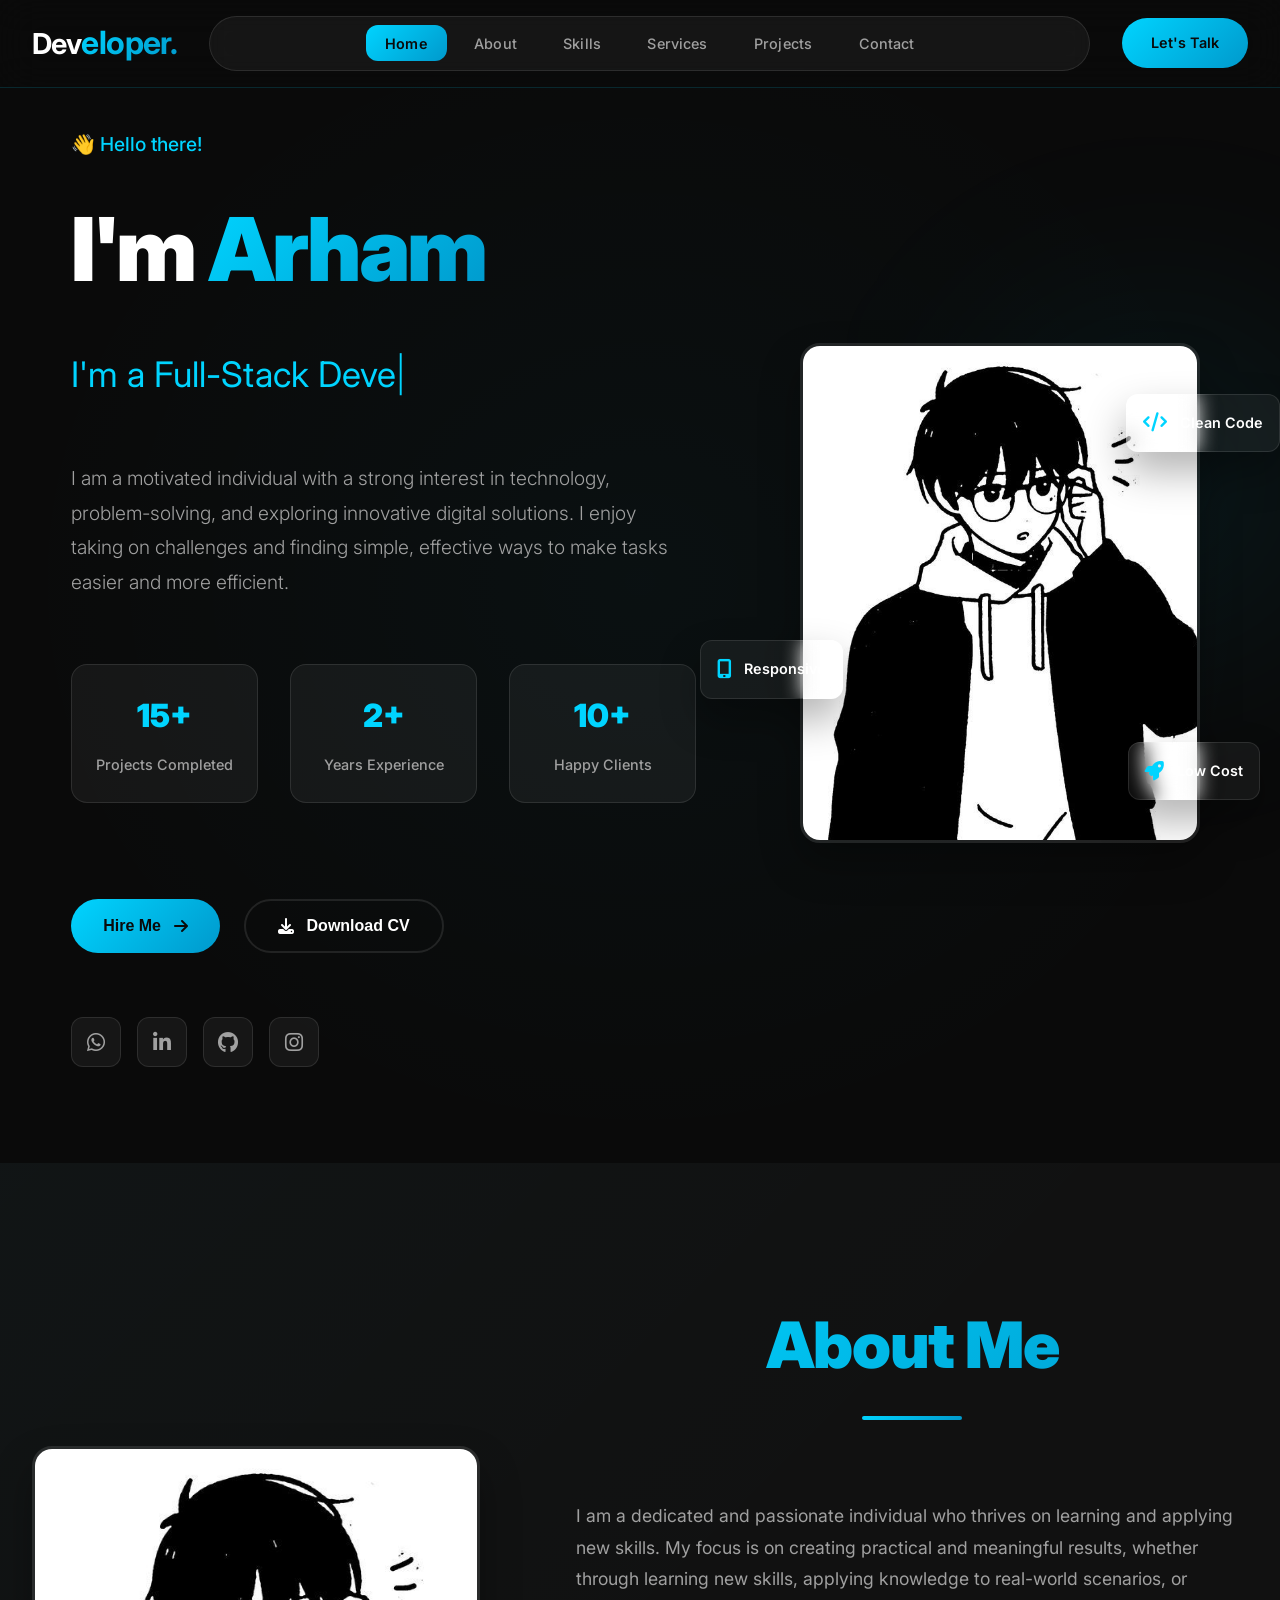
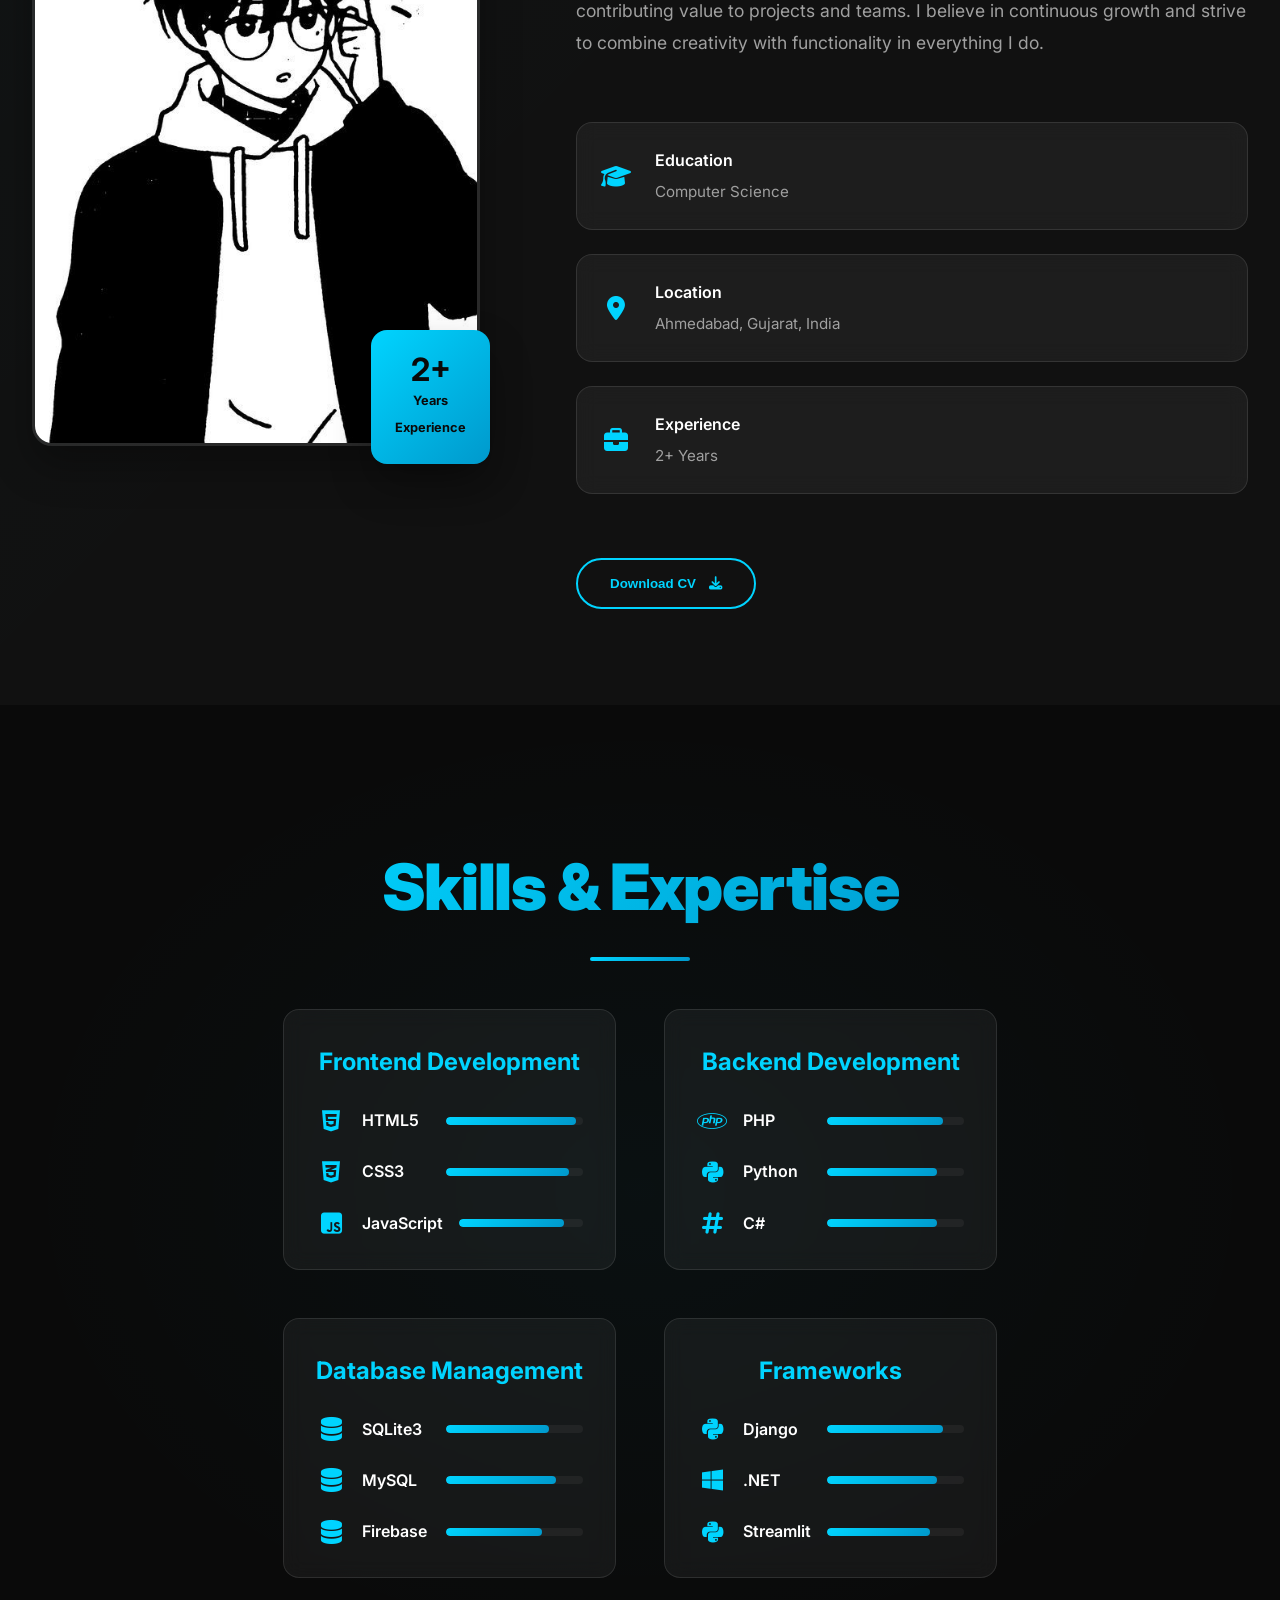
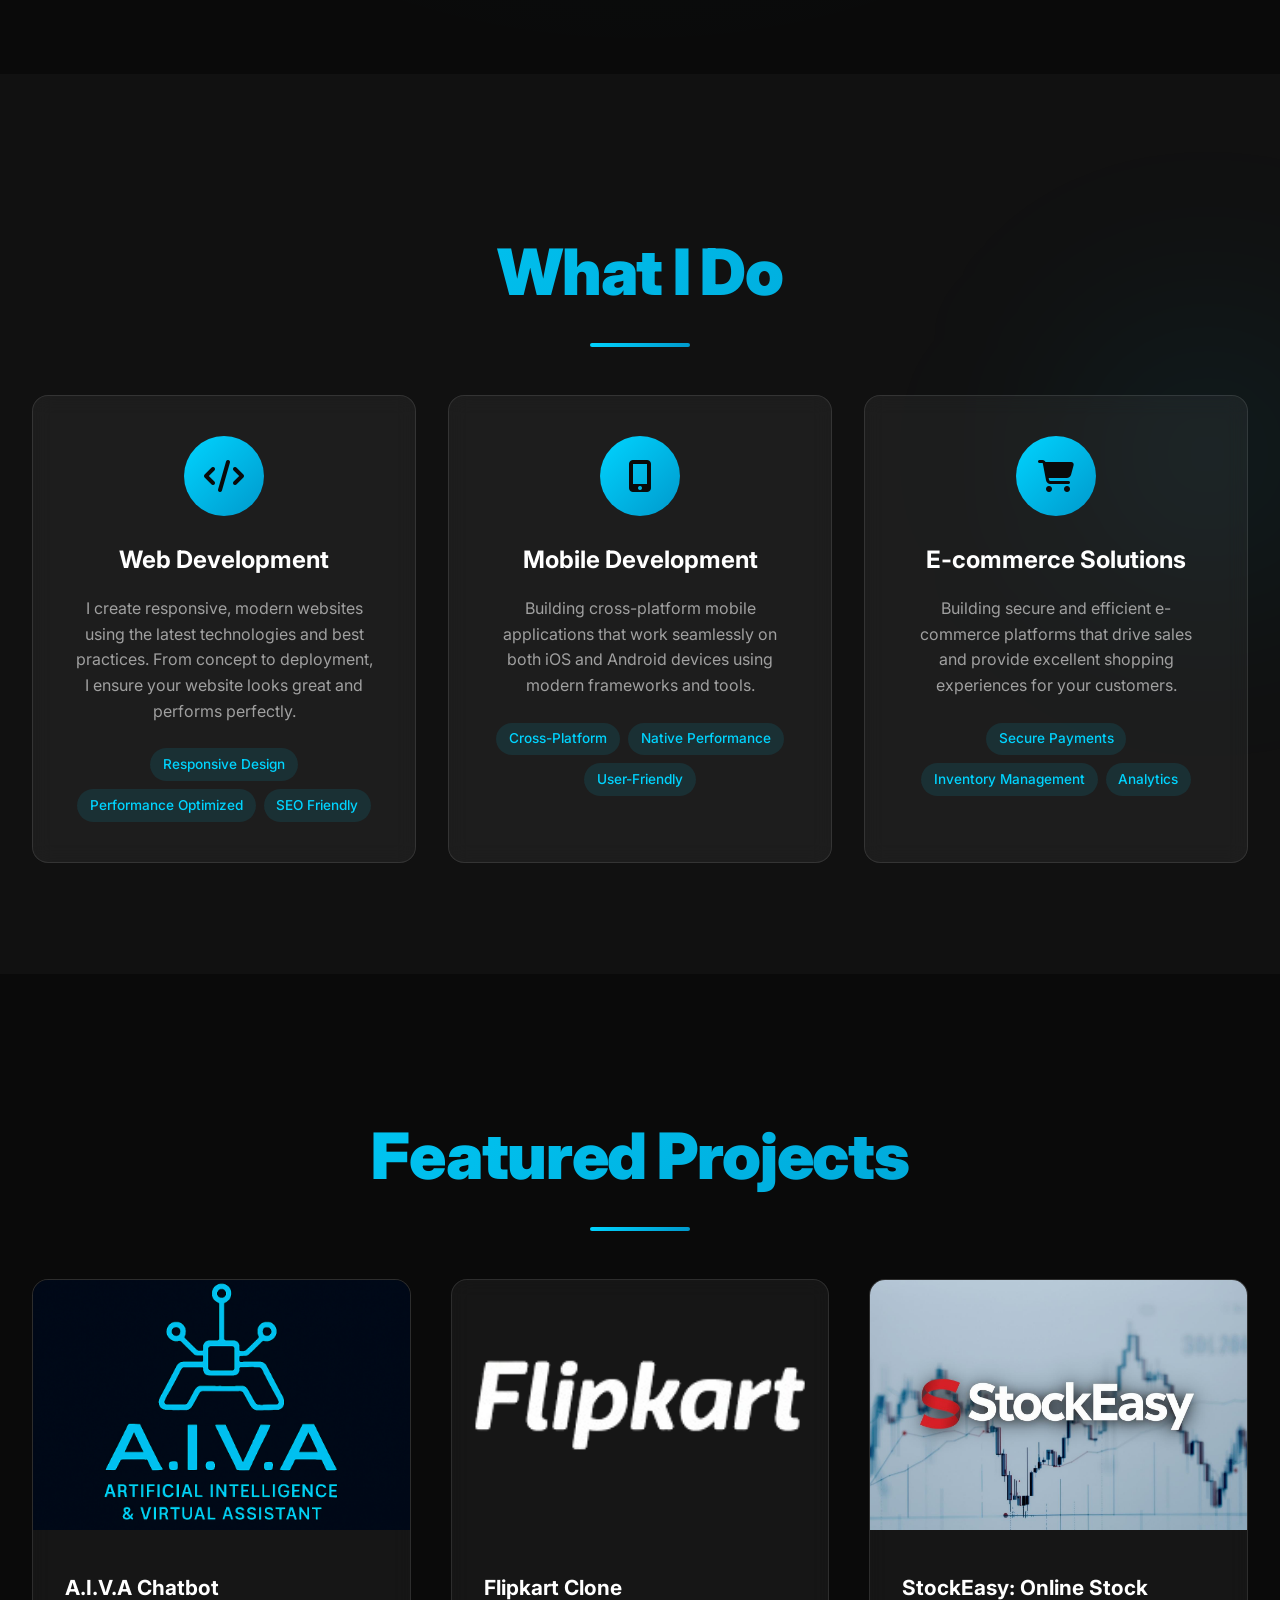
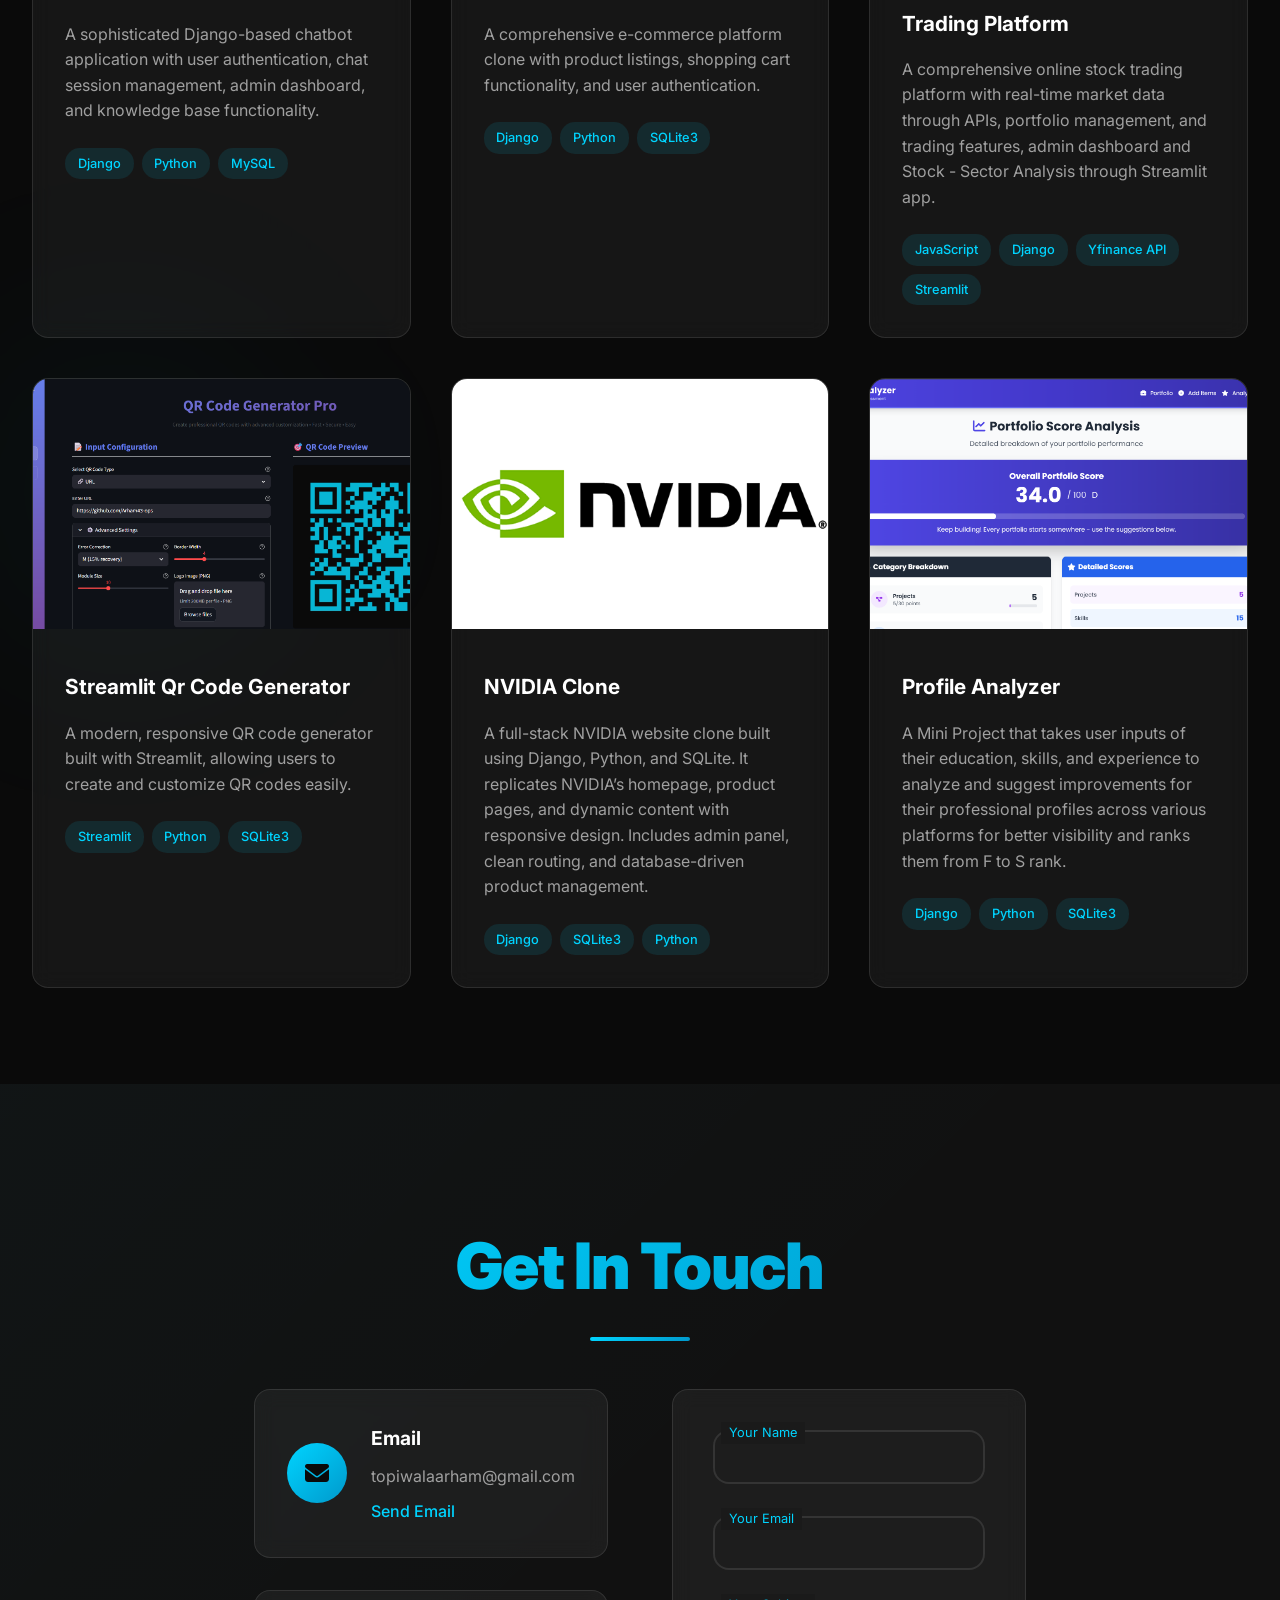
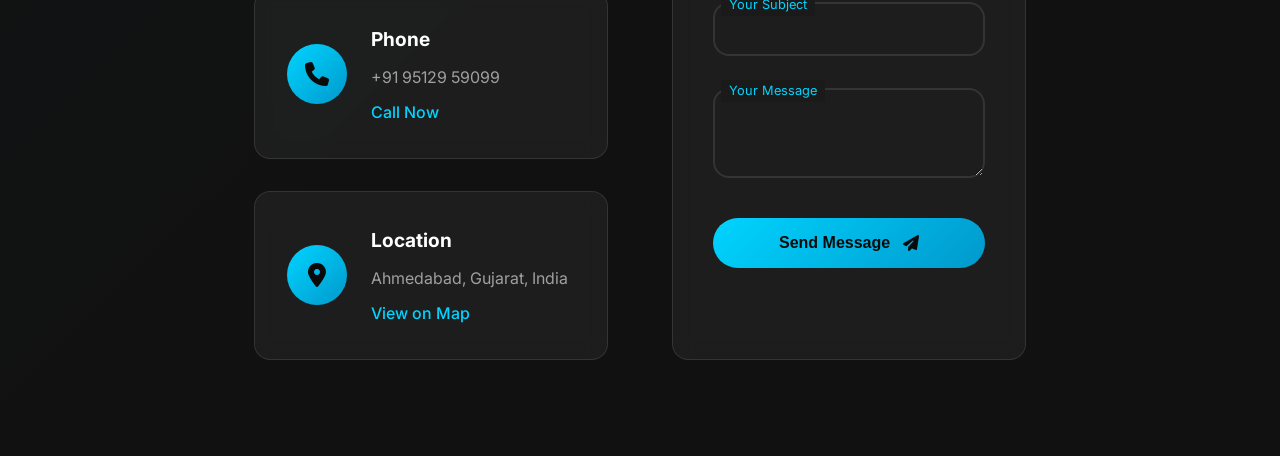
==== home.html @ 957354b9 "Add files via upload" ====
<!DOCTYPE html>
<html lang="en">

<head>
    <meta charset="UTF-8">
    <meta name="viewport" content="width=device-width, initial-scale=1.0">
    <title>Arham Topiwala</title>
    <link rel="stylesheet"
        href="https://fonts.googleapis.com/css2?family=Inter:wght@300;400;500;600;700;900&display=swap">
    <link rel="stylesheet" href="https://cdnjs.cloudflare.com/ajax/libs/font-awesome/6.4.0/css/all.min.css">
    <link rel="stylesheet" href="style.css">
</head>

<body>
    <header>
        <nav class="navbar">
            <div class="nav-brand">Dev<span class="brand-dot">eloper.</span></div>
            <ul class="nav-menu">
                <li><a href="#home" class="nav-link active">Home</a></li>
                <li><a href="#about" class="nav-link">About</a></li>
                <li><a href="#skills" class="nav-link">Skills</a></li>
                <li><a href="#service" class="nav-link">Services</a></li>
                <li><a href="#project" class="nav-link">Projects</a></li>
                <li><a href="#contact" class="nav-link">Contact</a></li>
            </ul>
            <div class="nav-cta">
                <a href="#contact" class="cta-btn">Let's Talk</a>
            </div>
            <div class="hamburger">
                <span></span>
                <span></span>
                <span></span>
            </div>
        </nav>
    </header>

    <main>
        <section id="home" class="section home">
            <div class="container">
                <div class="home-content">
                    <div class="home-text">
                        <div class="greeting">👋 Hello there!</div>
                        <h1 class="hero-title">I'm <span class="accent">Arham</span></h1>
                        <h2 class="hero-subtitle" id="rotating-profession">Web Developer</h2>
                        <p class="hero-desc">I am a motivated individual with a strong interest in technology,
                            problem-solving, and exploring innovative
                            digital solutions.
                            I enjoy taking on challenges and finding simple, effective ways to make tasks easier and
                            more efficient.
                        </p>

                        <div class="hero-stats">
                            <div class="stat">
                                <span class="stat-number">15+</span>
                                <span class="stat-label">Projects Completed</span>
                            </div>
                            <div class="stat">
                                <span class="stat-number">2+</span>
                                <span class="stat-label">Years Experience</span>
                            </div>
                            <div class="stat">
                                <span class="stat-number">10+</span>
                                <span class="stat-label">Happy Clients</span>
                            </div>
                        </div>

                        <div class="hero-actions">
                            <button class="hire-btn primary">
                                <span>Hire Me</span>
                                <i class="fas fa-arrow-right"></i>
                            </button>
                            <button class="hire-btn secondary">
                                <i class="fas fa-download"></i>
                                <span>Download CV</span>
                            </button>
                        </div>

                        <div class="social-links">
                            <a href="https://wa.me/9512959909" aria-label="WhatsApp" class="social-icon whatsapp" target="_blank">
                                <i class="fab fa-whatsapp"></i>
                            </a>
                            <a href="https://www.linkedin.com/in/arham43-ops/" aria-label="LinkedIn" class="social-icon linkedin" target="_blank">
                                <i class="fab fa-linkedin-in"></i>
                            </a>
                            <a href="https://github.com/Arham43-ops" aria-label="GitHub" class="social-icon github" target="_blank">
                                <i class="fab fa-github"></i>
                            </a>
                            <a href="https://www.instagram.com/ofc.not_arham" aria-label="Instagram" class="social-icon instagram" target="_blank">
                                <i class="fab fa-instagram"></i>
                            </a>
                        </div>
                    </div>

                    <div class="home-image">
                        <div class="image-container">
                            <img src="images/img.jpg" alt="Profile photo of Asep" class="profile-image">
                            <div class="floating-card card-1">
                                <i class="fas fa-code"></i>
                                <span>Clean Code</span>
                            </div>
                            <div class="floating-card card-2">
                                <i class="fas fa-mobile-alt"></i>
                                <span>Responsive</span>
                            </div>
                            <div class="floating-card card-3">
                                <i class="fas fa-rocket"></i>
                                <span>Low Cost</span>
                            </div>
                        </div>
                    </div>
                </div>
            </div>
        </section>

        <section id="about" class="section about">
            <div class="container">
                <div class="about-content">
                    <div class="about-image">
                        <div class="image-wrapper">
                            <img src="images/img.jpg" alt="About Asep" class="about-img">
                            <div class="experience-badge">
                                <span class="badge-number">2+</span>
                                <span class="badge-text">Years<br>Experience</span>
                            </div>
                        </div>
                    </div>

                    <div class="about-text">
                        <h2 class="section-title">About Me</h2>
                        <div class="about-description">
                            <p>
                                I am a dedicated and passionate individual who thrives on learning and applying new
                                skills. My focus is on creating practical and meaningful results, whether through
                                learning new
                                skills, applying knowledge to real-world scenarios, or contributing value to projects
                                and teams. I believe in continuous growth
                                and strive to combine
                                creativity with
                                functionality in everything I do.
                            </p>
                        </div>

                        <div class="about-highlights">
                            <div class="highlight">
                                <i class="fas fa-graduation-cap"></i>
                                <div>
                                    <h4>Education</h4>
                                    <p>Computer Science</p>
                                </div>
                            </div>
                            <div class="highlight">
                                <i class="fas fa-map-marker-alt"></i>
                                <div>
                                    <h4>Location</h4>
                                    <p>Ahmedabad, Gujarat, India</p>
                                </div>
                            </div>
                            <div class="highlight">
                                <i class="fas fa-briefcase"></i>
                                <div>
                                    <h4>Experience</h4>
                                    <p>2+ Years</p>
                                </div>
                            </div>
                        </div>

                        <div class="about-actions">
                            <button class="about-btn">
                                <span>Download CV</span>
                                <i class="fas fa-download"></i>
                            </button>
                        </div>
                    </div>
                </div>
            </div>
        </section>

        <!-- Skills Section -->
        <section id="skills" class="section skills">
            <div class="container">
                <h2 class="section-title">Skills & Expertise</h2>
                <div class="skills-content">
                    <div class="skills-grid">
                        <div class="skill-category">
                            <h3>Frontend Development</h3>
                            <div class="skill-items">
                                <div class="skill-item">
                                    <i class="fab fa-html5"></i>
                                    <span>HTML5</span>
                                    <div class="skill-bar">
                                        <div class="skill-fill" style="width: 95%"></div>
                                    </div>
                                </div>
                                <div class="skill-item">
                                    <i class="fab fa-css3-alt"></i>
                                    <span>CSS3</span>
                                    <div class="skill-bar">
                                        <div class="skill-fill" style="width: 90%"></div>
                                    </div>
                                </div>
                                <div class="skill-item">
                                    <i class="fab fa-js-square"></i>
                                    <span>JavaScript</span>
                                    <div class="skill-bar">
                                        <div class="skill-fill" style="width: 85%"></div>
                                    </div>
                                </div>
                            </div>
                        </div>
                        <div class="skill-category">
                            <h3>Backend Development</h3>
                            <div class="skill-items">
                                <div class="skill-item">
                                    <i class="fab fa-php"></i>
                                    <span>PHP</span>
                                    <div class="skill-bar">
                                        <div class="skill-fill" style="width: 85%"></div>
                                    </div>
                                </div>
                                <div class="skill-item">
                                    <i class="fab fa-python"></i>
                                    <span>Python</span>
                                    <div class="skill-bar">
                                        <div class="skill-fill" style="width: 80%"></div>
                                    </div>
                                </div>
                                <div class="skill-item">
                                    <i class="fas fa-hashtag"></i>
                                    <span>C#</span>
                                    <div class="skill-bar">
                                        <div class="skill-fill" style="width: 80%"></div>
                                    </div>
                                </div>
                            </div>
                        </div>
                        <div class="skill-category">
                            <h3>Database Management</h3>
                            <div class="skill-items">
                                <div class="skill-item">
                                    <i class="fas fa-database"></i>
                                    <span>SQLite3</span>
                                    <div class="skill-bar">
                                        <div class="skill-fill" style="width: 75%"></div>
                                    </div>
                                </div>
                                <div class="skill-item">
                                    <i class="fas fa-database"></i>
                                    <span>MySQL</span>
                                    <div class="skill-bar">
                                        <div class="skill-fill" style="width: 80%"></div>
                                    </div>
                                </div>
                                <div class="skill-item">
                                    <i class="fas fa-database"></i>
                                    <span>Firebase</span>
                                    <div class="skill-bar">
                                        <div class="skill-fill" style="width: 70%"></div>
                                    </div>
                                </div>
                            </div>
                        </div>
                        <div class="skill-category">
                            <h3>Frameworks</h3>
                            <div class="skill-items">
                                <div class="skill-item">
                                    <i class="fab fa-python"></i>
                                    <span>Django</span>
                                    <div class="skill-bar">
                                        <div class="skill-fill" style="width: 85%"></div>
                                    </div>
                                </div>
                                <div class="skill-item">
                                    <i class="fab fa-windows"></i>
                                    <span>.NET</span>
                                    <div class="skill-bar">
                                        <div class="skill-fill" style="width: 80%"></div>
                                    </div>
                                </div>
                                <div class="skill-item">
                                    <i class="fab fa-python"></i>
                                    <span>Streamlit</span>
                                    <div class="skill-bar">
                                        <div class="skill-fill" style="width: 75%"></div>
                                    </div>
                                </div>
                            </div>
                        </div>
                    </div>
                </div>
            </div>
        </section>

        <!-- Services Section -->
        <section id="service" class="section services">
            <div class="container">
                <h2 class="section-title">What I Do</h2>
                <div class="services-content">
                    <div class="services-grid">
                        <div class="service-card">
                            <div class="service-icon">
                                <i class="fas fa-code"></i>
                            </div>
                            <h3>Web Development</h3>
                            <p>I create responsive, modern websites using the latest technologies and best practices.
                                From concept to deployment, I ensure your website looks great and performs perfectly.
                            </p>
                            <div class="service-features">
                                <span>Responsive Design</span>
                                <span>Performance Optimized</span>
                                <span>SEO Friendly</span>
                            </div>
                        </div>
                        <div class="service-card">
                            <div class="service-icon">
                                <i class="fas fa-mobile-alt"></i>
                            </div>
                            <h3>Mobile Development</h3>
                            <p>Building cross-platform mobile applications that work seamlessly on both iOS and Android
                                devices using modern frameworks and tools.</p>
                            <div class="service-features">
                                <span>Cross-Platform</span>
                                <span>Native Performance</span>
                                <span>User-Friendly</span>
                            </div>
                        </div>
                        <div class="service-card">
                            <div class="service-icon">
                                <i class="fas fa-shopping-cart"></i>
                            </div>
                            <h3>E-commerce Solutions</h3>
                            <p>Building secure and efficient e-commerce platforms that drive sales and provide excellent
                                shopping experiences for your customers.</p>
                            <div class="service-features">
                                <span>Secure Payments</span>
                                <span>Inventory Management</span>
                                <span>Analytics</span>
                            </div>
                        </div>
                    </div>
                </div>
            </div>
        </section>

        <!-- Projects Section -->
        <section id="project" class="section projects">
            <div class="container">
                <h2 class="section-title">Featured Projects</h2>
                <div class="projects-content">
                    <div class="projects-grid">
                        <div class="project-card">
                            <div class="project-image">
                                <img src="images/AIVA.png" alt="Project 1">
                                <div class="project-overlay">
                                    <div class="project-links">
                                        <a href="#" class="project-link">
                                            <i class="fas fa-external-link-alt"></i>
                                        </a>
                                        <a href="http://github.com/Arham43-ops/aiva_chatbot" class="project-link">
                                            <i class="fab fa-github"></i>
                                        </a>
                                    </div>
                                </div>
                            </div>
                            <div class="project-info">
                                <h3>A.I.V.A Chatbot</h3>
                                <p>A sophisticated Django-based chatbot application with user authentication, chat
                                    session management, admin dashboard, and knowledge base functionality.</p>
                                <div class="project-tech">
                                    <span>Django</span>
                                    <span>Python</span>
                                    <span>MySQL</span>
                                </div>
                            </div>
                        </div>
                        <div class="project-card">
                            <div class="project-image">
                                <img src="images/flipkart.png" alt="Project 2">
                                <div class="project-overlay">
                                    <div class="project-links">
                                        <a href="#" class="project-link">
                                            <i class="fas fa-external-link-alt"></i>
                                        </a>
                                        <a href="https://github.com/Arham43-ops/Flipkart_Clone" class="project-link">
                                            <i class="fab fa-github"></i>
                                        </a>
                                    </div>
                                </div>
                            </div>
                            <div class="project-info">
                                <h3>Flipkart Clone</h3>
                                <p>A comprehensive e-commerce platform clone with product listings, shopping cart
                                    functionality, and user authentication.</p>
                                <div class="project-tech">
                                    <span>Django</span>
                                    <span>Python</span>
                                    <span>SQLite3</span>
                                </div>
                            </div>
                        </div>
                        <div class="project-card">
                            <div class="project-image">
                                <img src="images/StockEasy.jpg" alt="Project 3">
                                <div class="project-overlay">
                                    <div class="project-links">
                                        <a href="#" class="project-link">
                                            <i class="fas fa-external-link-alt"></i>
                                        </a>
                                        <a href="#" class="project-link">
                                            <i class="fab fa-github"></i>
                                        </a>
                                    </div>
                                </div>
                            </div>
                            <div class="project-info">
                                <h3>StockEasy: Online Stock Trading Platform</h3>
                                <p>A comprehensive online stock trading platform with real-time market data through
                                    APIs, portfolio management, and trading features, admin dashboard and Stock - Sector
                                    Analysis through Streamlit app.</p>
                                <div class="project-tech">
                                    <span>JavaScript</span>
                                    <span>Django</span>
                                    <span>Yfinance API</span>
                                    <span>Streamlit</span>
                                </div>
                            </div>
                        </div>
                        <div class="project-card">
                            <div class="project-image">
                                <img src="images/QR-Generator.png" alt="Project 4">
                                <div class="project-overlay">
                                    <div class="project-links">
                                        <a href="#" class="project-link">
                                            <i class="fas fa-external-link-alt"></i>
                                        </a>
                                        <a href="https://github.com/Arham43-ops/Qr_Code-Generator" class="project-link">
                                            <i class="fab fa-github"></i>
                                        </a>
                                    </div>
                                </div>
                            </div>
                            <div class="project-info">
                                <h3>Streamlit Qr Code Generator</h3>
                                <p>A modern, responsive QR code generator built with Streamlit, allowing users to create
                                    and customize QR codes easily.</p>
                                <div class="project-tech">
                                    <span>Streamlit</span>
                                    <span>Python</span>
                                    <span>SQLite3</span>
                                </div>
                            </div>
                        </div>
                        <div class="project-card">
                            <div class="project-image">
                                <img src="images/NVIDIA.png" alt="Project 5">
                                <div class="project-overlay">
                                    <div class="project-links">
                                        <a href="#" class="project-link">
                                            <i class="fas fa-external-link-alt"></i>
                                        </a>
                                        <a href="https://github.com/Arham43-ops/NVIDIA_Clone" class="project-link">
                                            <i class="fab fa-github"></i>
                                        </a>
                                    </div>
                                </div>
                            </div>
                            <div class="project-info">
                                <h3>NVIDIA Clone</h3>
                                <p>A full-stack NVIDIA website clone built using Django, Python, and SQLite.
                                    It replicates NVIDIA’s homepage, product pages, and dynamic content with responsive
                                    design.
                                    Includes admin panel, clean routing, and database-driven product management.</p>
                                <div class="project-tech">
                                    <span>Django</span>
                                    <span>SQLite3</span>
                                    <span>Python</span>
                                </div>
                            </div>
                        </div>
                        <div class="project-card">
                            <div class="project-image">
                                <img src="images/Portfolio Analyzer.png" alt="Project 6">
                                <div class="project-overlay">
                                    <div class="project-links">
                                        <a href="#" class="project-link">
                                            <i class="fas fa-external-link-alt"></i>
                                        </a>
                                        <a href="#" class="project-link">
                                            <i class="fab fa-github"></i>
                                        </a>
                                    </div>
                                </div>
                            </div>
                            <div class="project-info">
                                <h3>Profile Analyzer</h3>
                                <p>A Mini Project that takes user inputs of their education, skills, and experience to
                                    analyze and suggest improvements for their professional profiles across various
                                    platforms for better visibility and ranks them from F to S rank.</p>
                                <div class="project-tech">
                                    <span>Django</span>
                                    <span>Python</span>
                                    <span>SQLite3</span>
                                </div>
                            </div>
                        </div>
                    </div>
                </div>
            </div>
        </section>

        <!-- Contact Section -->
        <section id="contact" class="section contact">
            <div class="container">
                <h2 class="section-title">Get In Touch</h2>
                <div class="contact-content">
                    <div class="contact-info">
                        <div class="contact-item">
                            <div class="contact-icon">
                                <i class="fas fa-envelope"></i>
                            </div>
                            <div class="contact-details">
                                <h3>Email</h3>
                                <p>topiwalaarham@gmail.com</p>
                                <a href="mailto:topiwalaarham@gmail.com">Send Email</a>
                            </div>
                        </div>
                        <div class="contact-item">
                            <div class="contact-icon">
                                <i class="fas fa-phone"></i>
                            </div>
                            <div class="contact-details">
                                <h3>Phone</h3>
                                <p>+91 95129 59099</p>
                                <a href="tel:+91 9512959099">Call Now</a>
                            </div>
                        </div>
                        <div class="contact-item">
                            <div class="contact-icon">
                                <i class="fas fa-map-marker-alt"></i>
                            </div>
                            <div class="contact-details">
                                <h3>Location</h3>
                                <p>Ahmedabad, Gujarat, India</p>
                                <a href="#" target="_blank">View on Map</a>
                            </div>
                        </div>
                    </div>
                    <div class="contact-form">
                        <form id="contactForm">
                            <div class="form-group">
                                <input type="text" id="name" name="name" required>
                                <label for="name">Your Name</label>
                            </div>
                            <div class="form-group">
                                <input type="email" id="email" name="email" required>
                                <label for="email">Your Email</label>
                            </div>
                            <div class="form-group">
                                <input type="text" id="subject" name="subject" required>
                                <label for="subject">Your Subject</label>
                            </div>
                            <div class="form-group">
                                <textarea id="message" name="message" rows="3" required></textarea>
                                <label for="message">Your Message</label>
                            </div>
                            <button type="submit" class="submit-btn">
                                <span>Send Message</span>
                                <i class="fas fa-paper-plane"></i>
                            </button>
                        </form>
                    </div>
                </div>
            </div>
        </section>
    </main>

    <script src="script.js"></script>
</body>

</html>
---- style.css ----
/* CSS Variables */
:root {
    --bg-primary: #0a0a0a;
    --bg-secondary: #111111;
    --bg-tertiary: #1a1a1a;
    --text-primary: #ffffff;
    --text-secondary: #a0a0a0;
    --text-muted: #666666;
    --accent-primary: #00d4ff;
    --accent-secondary: #0099cc;
    --accent-gradient: linear-gradient(135deg, #00d4ff 0%, #0099cc 100%);
    --accent-gradient-hover: linear-gradient(135deg, #00bfea 0%, #0088bb 100%);
    --border-accent: rgba(0, 212, 255, 0.15);
    --shadow-glow: 0 0 60px rgba(0, 212, 255, 0.15);
    --shadow-card: 0 20px 40px rgba(0, 0, 0, 0.3);
    --shadow-hover: 0 30px 60px rgba(0, 0, 0, 0.4);
    --border-radius: 16px;
    --border-radius-pill: 50px;
    --transition-smooth: all 0.4s cubic-bezier(0.25, 0.46, 0.45, 0.94);
    --transition-fast: all 0.2s ease;
    --transition-spring: all 0.6s cubic-bezier(0.68, -0.55, 0.265, 1.55);
    --glass-bg: rgba(255, 255, 255, 0.05);
    --glass-border: rgba(255, 255, 255, 0.1);
}

* {
    margin: 0;
    padding: 0;
    box-sizing: border-box;
}

body {
    font-family: 'Inter', sans-serif;
    background: var(--bg-primary);
    color: var(--text-primary);
    line-height: 1.7;
    overflow-x: hidden;
    -webkit-font-smoothing: antialiased;
    -moz-osx-font-smoothing: grayscale;
}

.container {
    max-width: 1400px;
    margin: 0 auto;
    padding: 0 2rem;
}

/* Scrollbar Styling */
::-webkit-scrollbar {
    width: 8px;
}

::-webkit-scrollbar-track {
    background: var(--bg-secondary);
}

::-webkit-scrollbar-thumb {
    background: var(--accent-gradient);
    border-radius: 4px;
}

::-webkit-scrollbar-thumb:hover {
    background: var(--accent-gradient-hover);
}

/* Enhanced Header */
header {
    position: fixed;
    top: 0;
    width: 100%;
    z-index: 1000;
    padding: 1rem 0;
    background: rgba(10, 10, 10, 0.8);
    backdrop-filter: blur(20px);
    border-bottom: 1px solid var(--border-accent);
    transition: var(--transition-smooth);
}

header.scrolled {
    padding: 0.5rem 0;
    background: rgba(10, 10, 10, 0.95);
    box-shadow: var(--shadow-card);
}

.navbar {
    display: grid;
    grid-template-columns: auto 1fr auto;
    align-items: center;
    gap: 2rem;
    max-width: 1400px;
    margin: 0 auto;
    padding: 0 2rem;
}

.nav-brand {
    font-size: 1.8rem;
    font-weight: 700;
    color: var(--text-primary);
    letter-spacing: -0.02em;
    position: relative;
    cursor: pointer;
}

.brand-dot {
    background: var(--accent-gradient);
    -webkit-background-clip: text;
    -webkit-text-fill-color: transparent;
    background-clip: text;
    font-size: 2rem;
}

.nav-menu {
    display: flex;
    list-style: none;
    justify-content: center;
    align-items: center;
    gap: 0.5rem;
    background: var(--glass-bg);
    padding: 0.8rem 1.5rem;
    border-radius: var(--border-radius-pill);
    border: 1px solid var(--glass-border);
    backdrop-filter: blur(10px);
}

.nav-link {
    color: var(--text-secondary);
    text-decoration: none;
    font-weight: 500;
    font-size: 0.9rem;
    position: relative;
    padding: 0.6rem 1.2rem;
    border-radius: 12px;
    transition: var(--transition-fast);
    letter-spacing: 0.01em;
}

.nav-link:hover,
.nav-link.active {
    color: var(--text-primary);
    background: rgba(0, 212, 255, 0.1);
    transform: translateY(-1px);
}

.nav-link.active {
    background: var(--accent-gradient);
    color: var(--bg-primary);
    font-weight: 600;
}

.nav-cta {
    display: flex;
    align-items: center;
}

.cta-btn {
    background: var(--accent-gradient);
    color: var(--bg-primary);
    text-decoration: none;
    padding: 0.8rem 1.8rem;
    border-radius: var(--border-radius-pill);
    font-weight: 600;
    font-size: 0.9rem;
    transition: var(--transition-smooth);
    position: relative;
    overflow: hidden;
}

.cta-btn::before {
    content: '';
    position: absolute;
    top: 0;
    left: -100%;
    width: 100%;
    height: 100%;
    background: linear-gradient(90deg, transparent, rgba(255, 255, 255, 0.2), transparent);
    transition: left 0.5s;
}

.cta-btn:hover::before {
    left: 100%;
}

.cta-btn:hover {
    transform: translateY(-2px);
    box-shadow: 0 10px 30px rgba(0, 212, 255, 0.3);
}

.hamburger {
    display: none;
    flex-direction: column;
    cursor: pointer;
    gap: 0.3rem;
    padding: 0.5rem;
    background: var(--glass-bg);
    border-radius: 8px;
    border: 1px solid var(--glass-border);
    backdrop-filter: blur(10px);
    width: 40px;
    margin-left: auto;
}

.hamburger span {
    width: 25px;
    height: 2px;
    background: var(--text-primary);
    border-radius: 2px;
    transition: var(--transition-smooth);
}

.hamburger.active span:nth-child(1) {
    transform: rotate(45deg) translate(5px, 5px);
}

.hamburger.active span:nth-child(2) {
    opacity: 0;
}

.hamburger.active span:nth-child(3) {
    transform: rotate(-45deg) translate(7px, -6px);
}

/* Sections */
.section {
    min-height: 100vh;
    display: flex;
    align-items: center;
    padding: 8rem 0 6rem;
    position: relative;
}

.section-title {
    font-size: clamp(2.5rem, 5vw, 4rem);
    font-weight: 900;
    text-align: center;
    margin-bottom: 3rem;
    background: var(--accent-gradient);
    -webkit-background-clip: text;
    -webkit-text-fill-color: transparent;
    background-clip: text;
    letter-spacing: -0.02em;
    position: relative;
}

.section-title::after {
    content: '';
    display: block;
    width: 100px;
    height: 4px;
    background: var(--accent-gradient);
    margin: 1rem auto 0;
    border-radius: 2px;
}

/* Enhanced Home Section */
.home {
    background: radial-gradient(ellipse at center, rgba(0, 212, 255, 0.03) 0%, transparent 70%);
    position: relative;
    overflow: hidden;
}

.home::before {
    content: '';
    position: absolute;
    top: 20%;
    right: -10%;
    width: 500px;
    height: 500px;
    background: radial-gradient(circle, rgba(0, 212, 255, 0.1) 0%, transparent 70%);
    border-radius: 50%;
    filter: blur(100px);
    animation: float 6s ease-in-out infinite;
}

.home-content {
    display: grid;
    grid-template-columns: 1.2fr 0.8fr;
    gap: 6rem;
    align-items: center;
    max-width: 1300px;
    margin: 0 auto;
    position: relative;
    z-index: 1;
}

.home-text {
    display: flex;
    flex-direction: column;
    gap: 2rem;
}

.greeting {
    font-size: 1.2rem;
    color: var(--accent-primary);
    font-weight: 500;
    margin-bottom: 0.5rem;
    opacity: 0;
    animation: fadeInUp 0.8s ease forwards 0.2s;
}

.hero-title {
    font-size: clamp(3rem, 7vw, 5.5rem);
    font-weight: 900;
    line-height: 1.1;
    letter-spacing: -0.03em;
    margin-bottom: 1rem;
    opacity: 0;
    animation: fadeInUp 0.8s ease forwards 0.4s;
}

.accent {
    background: var(--accent-gradient);
    -webkit-background-clip: text;
    -webkit-text-fill-color: transparent;
    background-clip: text;
    position: relative;
}

.hero-subtitle {
    font-size: clamp(1.5rem, 3vw, 2.2rem);
    font-weight: 400;
    color: var(--accent-primary);
    margin-bottom: 1.5rem;
    min-height: 3rem;
    opacity: 0;
    animation: fadeInUp 0.8s ease forwards 0.6s;
}

.cursor {
    animation: blink 1s infinite;
    color: var(--accent-primary);
    font-weight: 300;
}

.hero-desc {
    font-size: 1.2rem;
    font-weight: 300;
    color: var(--text-secondary);
    max-width: 600px;
    line-height: 1.8;
    opacity: 0;
    animation: fadeInUp 0.8s ease forwards 0.8s;
}

.hero-stats {
    display: grid;
    grid-template-columns: repeat(3, 1fr);
    gap: 2rem;
    margin: 2rem 0;
    opacity: 0;
    animation: fadeInUp 0.8s ease forwards 1s;
}

.stat {
    text-align: center;
    padding: 1.5rem;
    background: var(--glass-bg);
    border: 1px solid var(--glass-border);
    border-radius: var(--border-radius);
    backdrop-filter: blur(10px);
    transition: 0s;
}

.stat:hover {
    transform: translateY(-5px);
    box-shadow: var(--shadow-card);
    border-color: var(--accent-primary);
}

.stat-number {
    display: block;
    font-size: 2rem;
    font-weight: 900;
    color: var(--accent-primary);
    margin-bottom: 0.5rem;
}

.stat-label {
    font-size: 0.9rem;
    color: var(--text-secondary);
    font-weight: 500;
}

.hero-actions {
    display: flex;
    gap: 1.5rem;
    margin: 2rem 0;
    opacity: 0;
    animation: fadeInUp 0.8s ease forwards 1.2s;
}

.hire-btn {
    display: flex;
    align-items: center;
    gap: 0.8rem;
    padding: 1rem 2rem;
    border-radius: var(--border-radius-pill);
    font-weight: 600;
    font-size: 1rem;
    cursor: pointer;
    transition: var(--transition-smooth);
    border: none;
    position: relative;
    overflow: hidden;
}

.hire-btn.primary {
    background: var(--accent-gradient);
    color: var(--bg-primary);
}

.hire-btn.secondary {
    background: transparent;
    color: var(--text-primary);
    border: 2px solid var(--glass-border);
}

.hire-btn:hover {
    transform: translateY(-3px);
    box-shadow: 0 15px 35px rgba(0, 212, 255, 0.3);
}

.hire-btn.secondary:hover {
    border-color: var(--accent-primary);
    color: var(--accent-primary);
}

.social-links {
    display: flex;
    gap: 1rem;
    opacity: 0;
    animation: fadeInUp 0.8s ease forwards 1.4s;
}

.social-icon {
    width: 50px;
    height: 50px;
    border-radius: 12px;
    display: flex;
    align-items: center;
    justify-content: center;
    color: var(--text-secondary);
    text-decoration: none;
    transition: 0s;
    font-size: 1.3rem;
    background: var(--glass-bg);
    border: 1px solid var(--glass-border);
    backdrop-filter: blur(10px);
}

.social-icon:hover {
    transform: translateY(-3px);
    color: var(--text-primary);
    box-shadow: var(--shadow-card);
}

.social-icon.whatsapp:hover {
    background: #25d366;
    color: white;
}

.social-icon.linkedin:hover {
    background: #0077b5;
    color: white;
}

.social-icon.github:hover {
    background: #333;
    color: white;
}

.social-icon.instagram:hover {
    background: linear-gradient(45deg, #f09433 0%, #e6683c 25%, #dc2743 50%, #cc2366 75%, #bc1888 100%);
    color: white;
}

/* Enhanced Home Image */
.home-image {
    position: relative;
    display: flex;
    justify-content: center;
    align-items: center;
}

.image-container {
    position: relative;
    opacity: 0;
    animation: fadeInScale 1s ease forwards 0.5s;
}

.profile-image {
    width: 400px;
    height: 500px;
    object-fit: cover;
    border-radius: 20px;
    box-shadow: var(--shadow-card);
    transition: var(--transition-smooth);
    border: 3px solid var(--glass-border);
}

.profile-image:hover {
    transform: scale(1.02);
    box-shadow: var(--shadow-hover);
}

.floating-card {
    position: absolute;
    background: var(--glass-bg);
    border: 1px solid var(--glass-border);
    backdrop-filter: blur(10px);
    padding: 1rem;
    border-radius: 12px;
    display: flex;
    align-items: center;
    gap: 0.8rem;
    color: var(--text-primary);
    font-weight: 600;
    font-size: 0.9rem;
    animation: floatCard 4s ease-in-out infinite;
    box-shadow: var(--shadow-card);
}

.floating-card i {
    color: var(--accent-primary);
    font-size: 1.2rem;
}

.card-1 {
    top: 10%;
    right: -20%;
    animation-delay: 0s;
}

.card-2 {
    bottom: 30%;
    left: -25%;
    animation-delay: 1.5s;
}

.card-3 {
    bottom: 10%;
    right: -15%;
    animation-delay: 3s;
}

/* Enhanced About Section */
.about {
    background: var(--bg-secondary);
    position: relative;
}

.about::before {
    content: '';
    position: absolute;
    top: 0;
    left: 0;
    width: 100%;
    height: 100%;
    background: linear-gradient(135deg, rgba(0, 212, 255, 0.02) 0%, transparent 50%);
    pointer-events: none;
}

.about-content {
    display: grid;
    grid-template-columns: 0.8fr 1.2fr;
    gap: 6rem;
    align-items: center;
    max-width: 1300px;
    margin: 0 auto;
    position: relative;
    z-index: 1;
}

.about-image {
    position: relative;
}

.image-wrapper {
    position: relative;
    display: inline-block;
}

.about-img {
    width: 100%;
    max-width: 500px;
    height: 600px;
    object-fit: cover;
    border-radius: 20px;
    box-shadow: var(--shadow-card);
    border: 3px solid var(--glass-border);
    transition: var(--transition-smooth);
}

.about-img:hover {
    transform: scale(1.02);
    box-shadow: var(--shadow-hover);
}

.experience-badge {
    position: absolute;
    bottom: -10px;
    right: -10px;
    background: var(--accent-gradient);
    color: var(--bg-primary);
    padding: 1.5rem;
    border-radius: 16px;
    text-align: center;
    box-shadow: var(--shadow-card);
    font-weight: 700;
}

.badge-number {
    display: block;
    font-size: 2rem;
    line-height: 1;
}

.badge-text {
    font-size: 0.8rem;
    line-height: 1.2;
}

.about-text {
    display: flex;
    flex-direction: column;
    gap: 2rem;
}

.about-description {
    display: flex;
    flex-direction: column;
    gap: 1.5rem;
}

.about-description p {
    font-size: 1.1rem;
    color: var(--text-secondary);
    line-height: 1.8;
}

.about-highlights {
    display: flex;
    flex-direction: column;
    gap: 1.5rem;
    margin: 2rem 0;
}

.highlight {
    display: flex;
    align-items: center;
    gap: 1.5rem;
    padding: 1.5rem;
    background: var(--glass-bg);
    border: 1px solid var(--glass-border);
    border-radius: var(--border-radius);
    backdrop-filter: blur(10px);
    transition: 0s;
}

.highlight:hover {
    transform: translateX(10px);
    border-color: var(--accent-primary);
}

.highlight i {
    color: var(--accent-primary);
    font-size: 1.5rem;
    width: 30px;
    text-align: center;
}

.highlight h4 {
    margin-bottom: 0.3rem;
    color: var(--text-primary);
    font-weight: 600;
}

.highlight p {
    color: var(--text-secondary);
    font-size: 0.95rem;
}

.about-actions {
    display: flex;
    gap: 1rem;
}

.about-btn {
    display: flex;
    align-items: center;
    gap: 0.8rem;
    padding: 1rem 2rem;
    background: transparent;
    color: var(--accent-primary);
    border: 2px solid var(--accent-primary);
    border-radius: var(--border-radius-pill);
    font-weight: 600;
    cursor: pointer;
    transition: 0s;
}

.about-btn:hover {
    background: var(--accent-primary);
    color: var(--bg-primary);
    transform: translateY(-2px);
    box-shadow: 0 10px 30px rgba(0, 212, 255, 0.3);
}

/* Animations */
@keyframes fadeInUp {
    from {
        opacity: 0;
        transform: translateY(30px);
    }
    to {
        opacity: 1;
        transform: translateY(0);
    }
}

@keyframes fadeInScale {
    from {
        opacity: 0;
        transform: scale(0.8);
    }
    to {
        opacity: 1;
        transform: scale(1);
    }
}

@keyframes float {
    0%, 100% {
        transform: translateY(0px);
    }
    50% {
        transform: translateY(-20px);
    }
}

@keyframes floatCard {
    0%, 100% {
        transform: translateY(0px);
    }
    50% {
        transform: translateY(-10px);
    }
}

@keyframes blink {
    0%, 50% {
        opacity: 1;
    }
    51%, 100% {
        opacity: 0;
    }
}

/* Responsive Design */
@media (max-width: 1200px) {
    .container {
        padding: 0 1.5rem;
    }
    
    .navbar {
        padding: 0 1.5rem;
    }
    
    .home-content,
    .about-content {
        gap: 4rem;
    }
}

@media (max-width: 768px) {
    .container {
        padding: 0 1rem;
    }
    
    .navbar {
        padding: 0 1rem;
        grid-template-columns: auto auto;
        gap: 1rem;
    }
    
    .nav-menu {
        position: fixed;
        top: 0;
        left: 0;
        width: 100%;
        height: 100vh;
        background: rgba(10, 10, 10, 0.98);
        backdrop-filter: blur(20px);
        flex-direction: column;
        justify-content: center;
        gap: 2rem;
        padding: 2rem;
        border-radius: 0;
        border: none;
        transform: translateX(-100%);
        transition: var(--transition-smooth);
        z-index: 999;
    }
    
    .nav-menu.active {
        transform: translateX(0);
    }
    
    .nav-link {
        font-size: 1.5rem;
        padding: 1rem 2rem;
        text-align: center;
        width: 100%;
    }
    
    .nav-cta {
        display: none;
    }
    
    .hamburger {
        display: flex;
        z-index: 1000;
    }
    
    .section {
        padding: 6rem 0 4rem;
        min-height: auto;
    }
    
    .home {
        min-height: 100vh;
        padding: 8rem 0 4rem;
    }
    
    .home-content,
    .about-content {
        grid-template-columns: 1fr;
        gap: 3rem;
        text-align: center;
    }
    
    .home-image,
    .about-image {
        order: -1;
    }
    
    .hero-stats {
        grid-template-columns: 1fr;
        gap: 1rem;
    }
    
    .hero-actions {
        flex-direction: column;
        align-items: center;
        gap: 1rem;
    }
    
    .hire-btn {
        width: 100%;
        max-width: 250px;
        justify-content: center;
    }
    
    .profile-image,
    .about-img {
        width: 300px;
        height: 400px;
    }
    
    .floating-card {
        display: none;
    }
    
    .section-title {
        font-size: 2.5rem;
        margin-bottom: 2rem;
    }
    
    .hero-title {
        font-size: 2.8rem;
    }
    
    .hero-subtitle {
        font-size: 1.5rem;
    }
    
    .hero-desc {
        font-size: 1rem;
        max-width: 100%;
    }
    
    .about-highlights {
        gap: 1rem;
    }
    
    .highlight {
        padding: 1rem;
    }
    
    .highlight:hover {
        transform: none;
    }
}

@media (max-width: 480px) {
    .container {
        padding: 0 0.75rem;
    }
    
    .navbar {
        padding: 0 0.75rem;
    }
    
    .hero-title {
        font-size: 2.5rem;
    }
    
    .hero-subtitle {
        font-size: 1.3rem;
    }
    
    .section-title {
        font-size: 2rem;
    }
    
    .profile-image,
    .about-img {
        width: 250px;
        height: 350px;
    }
    
    .social-icon {
        width: 45px;
        height: 45px;
        font-size: 1.2rem;
    }
    
    .stat {
        padding: 1rem;
    }
    
    .stat-number {
        font-size: 1.5rem;
    }
    
    .hire-btn {
        padding: 0.8rem 1.5rem;
        font-size: 0.9rem;
    }
}

@media (max-width: 320px) {
    .nav-brand {
        font-size: 1.5rem;
    }
    
    .hero-title {
        font-size: 2.2rem;
    }
    
    .section-title {
        font-size: 1.8rem;
    }
    
    .profile-image,
    .about-img {
        width: 220px;
        height: 300px;
    }
}

/* Skills Section */
.skills {
    background: var(--bg-primary);
    position: relative;
}

.skills::before {
    content: '';
    position: absolute;
    top: 0;
    left: 0;
    width: 100%;
    height: 100%;
    background: radial-gradient(ellipse at center, rgba(0, 212, 255, 0.03) 0%, transparent 70%);
    pointer-events: none;
}

.skills-content {
    max-width: 1200px;
    margin: 0 auto;
}

.skills-grid {
    display: grid;
    grid-template-columns: repeat(2, 1fr);
    gap: 3rem;
}

.skill-category {
    background: var(--glass-bg);
    border: 1px solid var(--glass-border);
    border-radius: var(--border-radius);
    padding: 2rem;
    backdrop-filter: blur(10px);
    transition: var(--transition-smooth);
}

.skill-category:hover {
    transform: translateY(-5px);
    border-color: var(--accent-primary);
    box-shadow: var(--shadow-hover);
}

.skill-category h3 {
    color: var(--accent-primary);
    font-size: 1.5rem;
    margin-bottom: 1.5rem;
    text-align: center;
}

.skill-items {
    display: flex;
    flex-direction: column;
    gap: 1.5rem;
}

.skill-item {
    display: flex;
    align-items: center;
    gap: 1rem;
}

.skill-item i {
    color: var(--accent-primary);
    font-size: 1.5rem;
    width: 30px;
    text-align: center;
}

.skill-item span {
    flex: 1;
    font-weight: 600;
    color: var(--text-primary);
}

.skill-bar {
    height: 8px;
    background: var(--glass-bg);
    border-radius: 4px;
    overflow: hidden;
    flex: 2;
}

.skill-fill {
    height: 100%;
    background: var(--accent-gradient);
    border-radius: 4px;
    transition: width 1s ease;
}

/* Services Section */
.services {
    background: var(--bg-secondary);
    position: relative;
}

.services::before {
    content: '';
    position: absolute;
    top: 20%;
    right: -10%;
    width: 400px;
    height: 400px;
    background: radial-gradient(circle, rgba(0, 212, 255, 0.1) 0%, transparent 70%);
    border-radius: 50%;
    filter: blur(100px);
    animation: float 8s ease-in-out infinite;
}

.services-content {
    max-width: 1300px;
    margin: 0 auto;
}

.services-grid {
    display: grid;
    grid-template-columns: repeat(auto-fit, minmax(350px, 1fr));
    gap: 2rem;
}

.service-card {
    background: var(--glass-bg);
    border: 1px solid var(--glass-border);
    border-radius: var(--border-radius);
    padding: 2.5rem;
    text-align: center;
    backdrop-filter: blur(10px);
    transition: var(--transition-smooth);
    position: relative;
    overflow: hidden;
}

.service-card::before {
    content: '';
    position: absolute;
    top: 0;
    left: -100%;
    width: 100%;
    height: 100%;
    background: linear-gradient(90deg, transparent, rgba(0, 212, 255, 0.1), transparent);
    transition: left 0.5s;
}

.service-card:hover::before {
    left: 100%;
}

.service-card:hover {
    transform: translateY(-10px);
    border-color: var(--accent-primary);
    box-shadow: var(--shadow-hover);
}

.service-icon {
    width: 80px;
    height: 80px;
    background: var(--accent-gradient);
    border-radius: 50%;
    display: flex;
    align-items: center;
    justify-content: center;
    margin: 0 auto 1.5rem;
    font-size: 2rem;
    color: var(--bg-primary);
    position: relative;
    z-index: 1;
}

.service-card h3 {
    font-size: 1.5rem;
    margin-bottom: 1rem;
    color: var(--text-primary);
}

.service-card p {
    color: var(--text-secondary);
    line-height: 1.6;
    margin-bottom: 1.5rem;
}

.service-features {
    display: flex;
    flex-wrap: wrap;
    gap: 0.5rem;
    justify-content: center;
}

.service-features span {
    background: rgba(0, 212, 255, 0.1);
    color: var(--accent-primary);
    padding: 0.3rem 0.8rem;
    border-radius: 20px;
    font-size: 0.85rem;
    font-weight: 500;
}

/* Projects Section */
.projects {
    background: var(--bg-primary);
    position: relative;
}

.projects::before {
    content: '';
    position: absolute;
    bottom: 20%;
    left: -10%;
    width: 500px;
    height: 500px;
    background: radial-gradient(circle, rgba(0, 212, 255, 0.05) 0%, transparent 70%);
    border-radius: 50%;
    filter: blur(100px);
    animation: float 10s ease-in-out infinite reverse;
}

.projects-content {
    max-width: 1300px;
    margin: 0 auto;
}

.projects-grid {
    display: grid;
    grid-template-columns: repeat(auto-fit, minmax(350px, 1fr));
    gap: 2.5rem;
}

.project-card {
    background: var(--glass-bg);
    border: 1px solid var(--glass-border);
    border-radius: var(--border-radius);
    overflow: hidden;
    backdrop-filter: blur(10px);
    transition: var(--transition-smooth);
}

.project-card:hover {
    transform: translateY(-10px);
    border-color: var(--accent-primary);
    box-shadow: var(--shadow-hover);
}

.project-image {
    position: relative;
    overflow: hidden;
}

.project-image img {
    width: 100%;
    height: 250px;
    object-fit: cover;
    transition: var(--transition-smooth);
}

.project-card:hover .project-image img {
    transform: scale(1.1);
}

.project-overlay {
    position: absolute;
    top: 0;
    left: 0;
    width: 100%;
    height: 100%;
    background: rgba(0, 212, 255, 0.9);
    display: flex;
    align-items: center;
    justify-content: center;
    opacity: 0;
    transition: var(--transition-smooth);
}

.project-card:hover .project-overlay {
    opacity: 1;
}

.project-links {
    display: flex;
    gap: 1rem;
}

.project-link {
    width: 50px;
    height: 50px;
    background: var(--bg-primary);
    border-radius: 50%;
    display: flex;
    align-items: center;
    justify-content: center;
    color: var(--accent-primary);
    text-decoration: none;
    transition: var(--transition-smooth);
}

.project-link:hover {
    transform: scale(1.1);
    background: var(--accent-primary);
    color: var(--bg-primary);
}

.project-info {
    padding: 2rem;
}

.project-info h3 {
    font-size: 1.3rem;
    margin-bottom: 1rem;
    color: var(--text-primary);
}

.project-info p {
    color: var(--text-secondary);
    line-height: 1.6;
    margin-bottom: 1.5rem;
}

.project-tech {
    display: flex;
    flex-wrap: wrap;
    gap: 0.5rem;
}

.project-tech span {
    background: rgba(0, 212, 255, 0.1);
    color: var(--accent-primary);
    padding: 0.3rem 0.8rem;
    border-radius: 15px;
    font-size: 0.8rem;
    font-weight: 500;
}

/* Contact Section */
.contact {
    background: var(--bg-secondary);
    position: relative;
}

.contact::before {
    content: '';
    position: absolute;
    top: 0;
    left: 0;
    width: 100%;
    height: 100%;
    background: linear-gradient(135deg, rgba(0, 212, 255, 0.02) 0%, transparent 50%);
    pointer-events: none;
}

.contact-content {
    display: grid;
    grid-template-columns: 1fr 1fr;
    gap: 4rem;
    max-width: 1400px;
    margin: 0 auto;
}

.contact-info {
    display: flex;
    flex-direction: column;
    gap: 2rem;
}

.contact-item {
    display: flex;
    align-items: center;
    gap: 1.5rem;
    padding: 2rem;
    background: var(--glass-bg);
    border: 1px solid var(--glass-border);
    border-radius: var(--border-radius);
    backdrop-filter: blur(10px);
    transition: var(--transition-smooth);
}

.contact-item:hover {
    transform: translateX(10px);
    border-color: var(--accent-primary);
}

.contact-icon {
    width: 60px;
    height: 60px;
    background: var(--accent-gradient);
    border-radius: 50%;
    display: flex;
    align-items: center;
    justify-content: center;
    color: var(--bg-primary);
    font-size: 1.5rem;
}

.contact-details h3 {
    color: var(--text-primary);
    margin-bottom: 0.5rem;
    font-size: 1.2rem;
}

.contact-details p {
    color: var(--text-secondary);
    margin-bottom: 0.5rem;
}

.contact-details a {
    color: var(--accent-primary);
    text-decoration: none;
    font-weight: 500;
    transition: var(--transition-fast);
}

.contact-details a:hover {
    text-decoration: underline;
}

.contact-form {
    background: var(--glass-bg);
    border: 1px solid var(--glass-border);
    border-radius: var(--border-radius);
    padding: 2.5rem;
    backdrop-filter: blur(10px);
}

.form-group {
    position: relative;
    margin-bottom: 2rem;
}

.form-group input,
.form-group textarea {
    width: 100%;
    padding: 1rem;
    background: transparent;
    border: 2px solid var(--glass-border);
    border-radius: var(--border-radius);
    color: var(--text-primary);
    font-size: 1rem;
    transition: var(--transition-fast);
    outline: none;
}

.form-group input:focus,
.form-group textarea:focus {
    border-color: var(--accent-primary);
    box-shadow: 0 0 0 3px rgba(0, 212, 255, 0.1);
}

.form-group label {
    position: absolute;
    top: 3rem;
    left: 1rem;
    color: var(--text-secondary);
    transition: var(--transition-fast);
    pointer-events: none;
}

.form-group input:focus + label,
.form-group input:not(:placeholder-shown) + label,
.form-group textarea:focus + label,
.form-group textarea:not(:placeholder-shown) + label {
    top: -0.5rem;
    left: 0.5rem;
    font-size: 0.8rem;
    color: var(--accent-primary);
    background: var(--bg-tertiary);
    padding: 0 0.5rem;
}

.submit-btn {
    width: 100%;
    background: var(--accent-gradient);
    color: var(--bg-primary);
    border: none;
    padding: 1rem 2rem;
    border-radius: var(--border-radius-pill);
    font-size: 1rem;
    font-weight: 600;
    cursor: pointer;
    transition: var(--transition-smooth);
    display: flex;
    align-items: center;
    justify-content: center;
    gap: 0.8rem;
}

.submit-btn:hover {
    transform: translateY(-2px);
    box-shadow: 0 10px 30px rgba(0, 212, 255, 0.3);
}

/* Responsive Updates */
@media (max-width: 768px) {
    .skills-grid {
        grid-template-columns: 1fr;
        gap: 2rem;
    }

    .services-grid {
        grid-template-columns: 1fr;
        gap: 2rem;
    }

    .projects-grid {
        grid-template-columns: 1fr;
        gap: 2rem;
    }

    .contact-content {
        grid-template-columns: 1fr;
        gap: 3rem;
    }

    .contact-item {
        padding: 1.5rem;
    }

    .contact-form {
        padding: 2rem;
    }
}

@media (max-width: 480px) {
    .skill-category {
        padding: 1.5rem;
    }

    .service-card {
        padding: 2rem;
    }

    .project-info {
        padding: 1.5rem;
    }

    .contact-item {
        flex-direction: column;
        text-align: center;
        gap: 1rem;
    }

    .contact-icon {
        width: 50px;
        height: 50px;
        font-size: 1.2rem;
    }
}
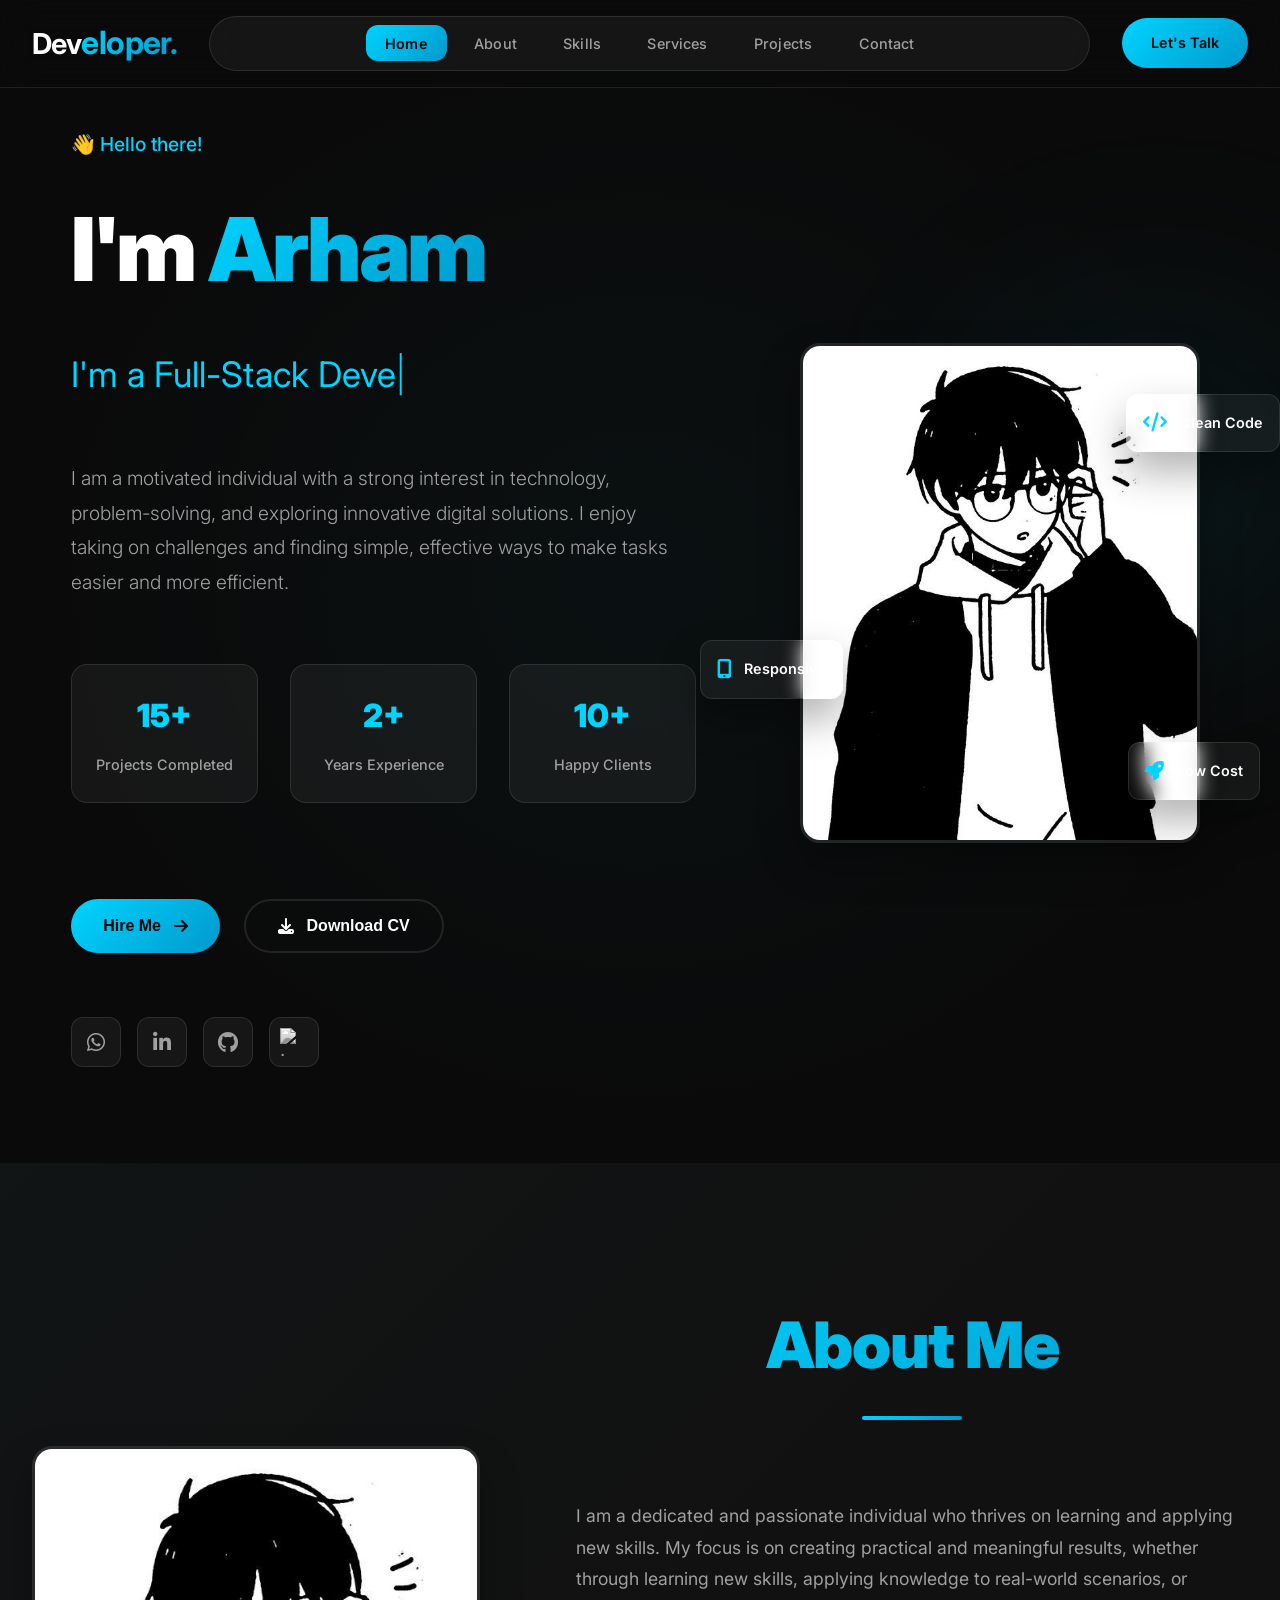
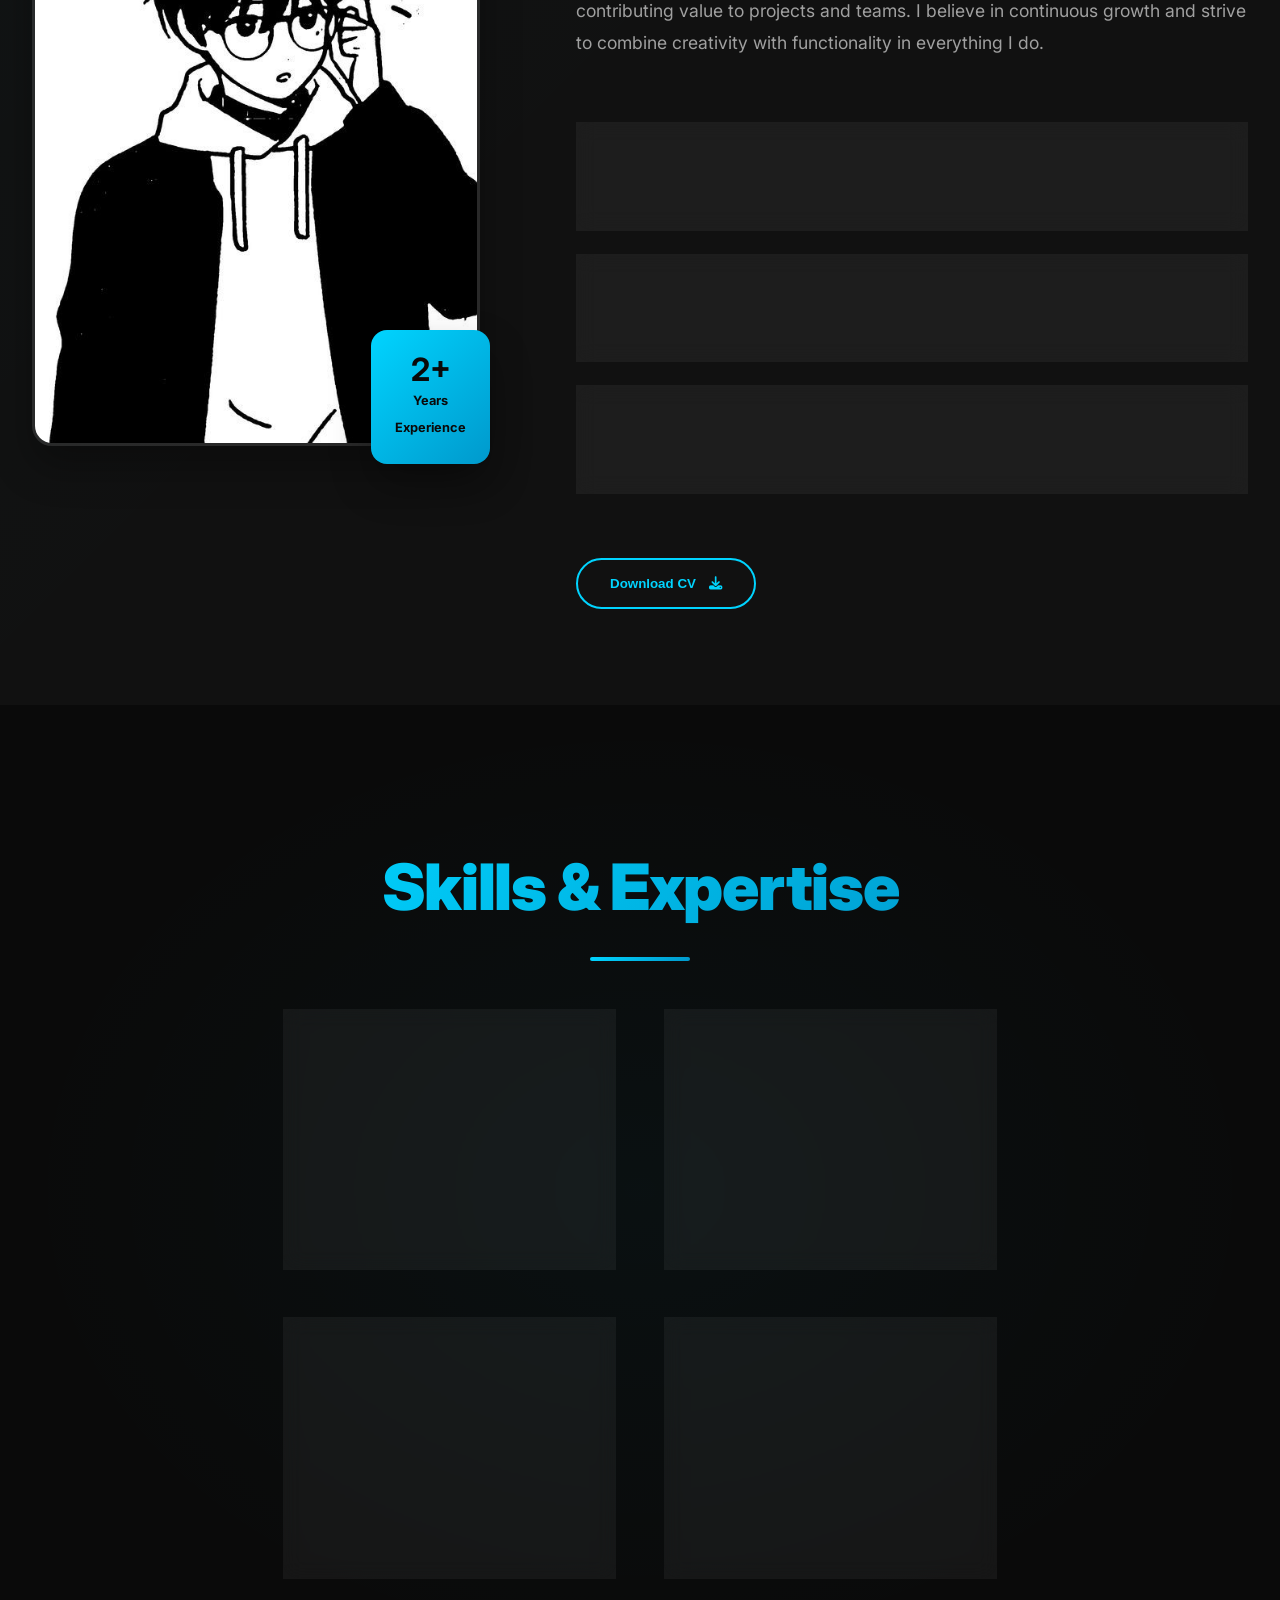
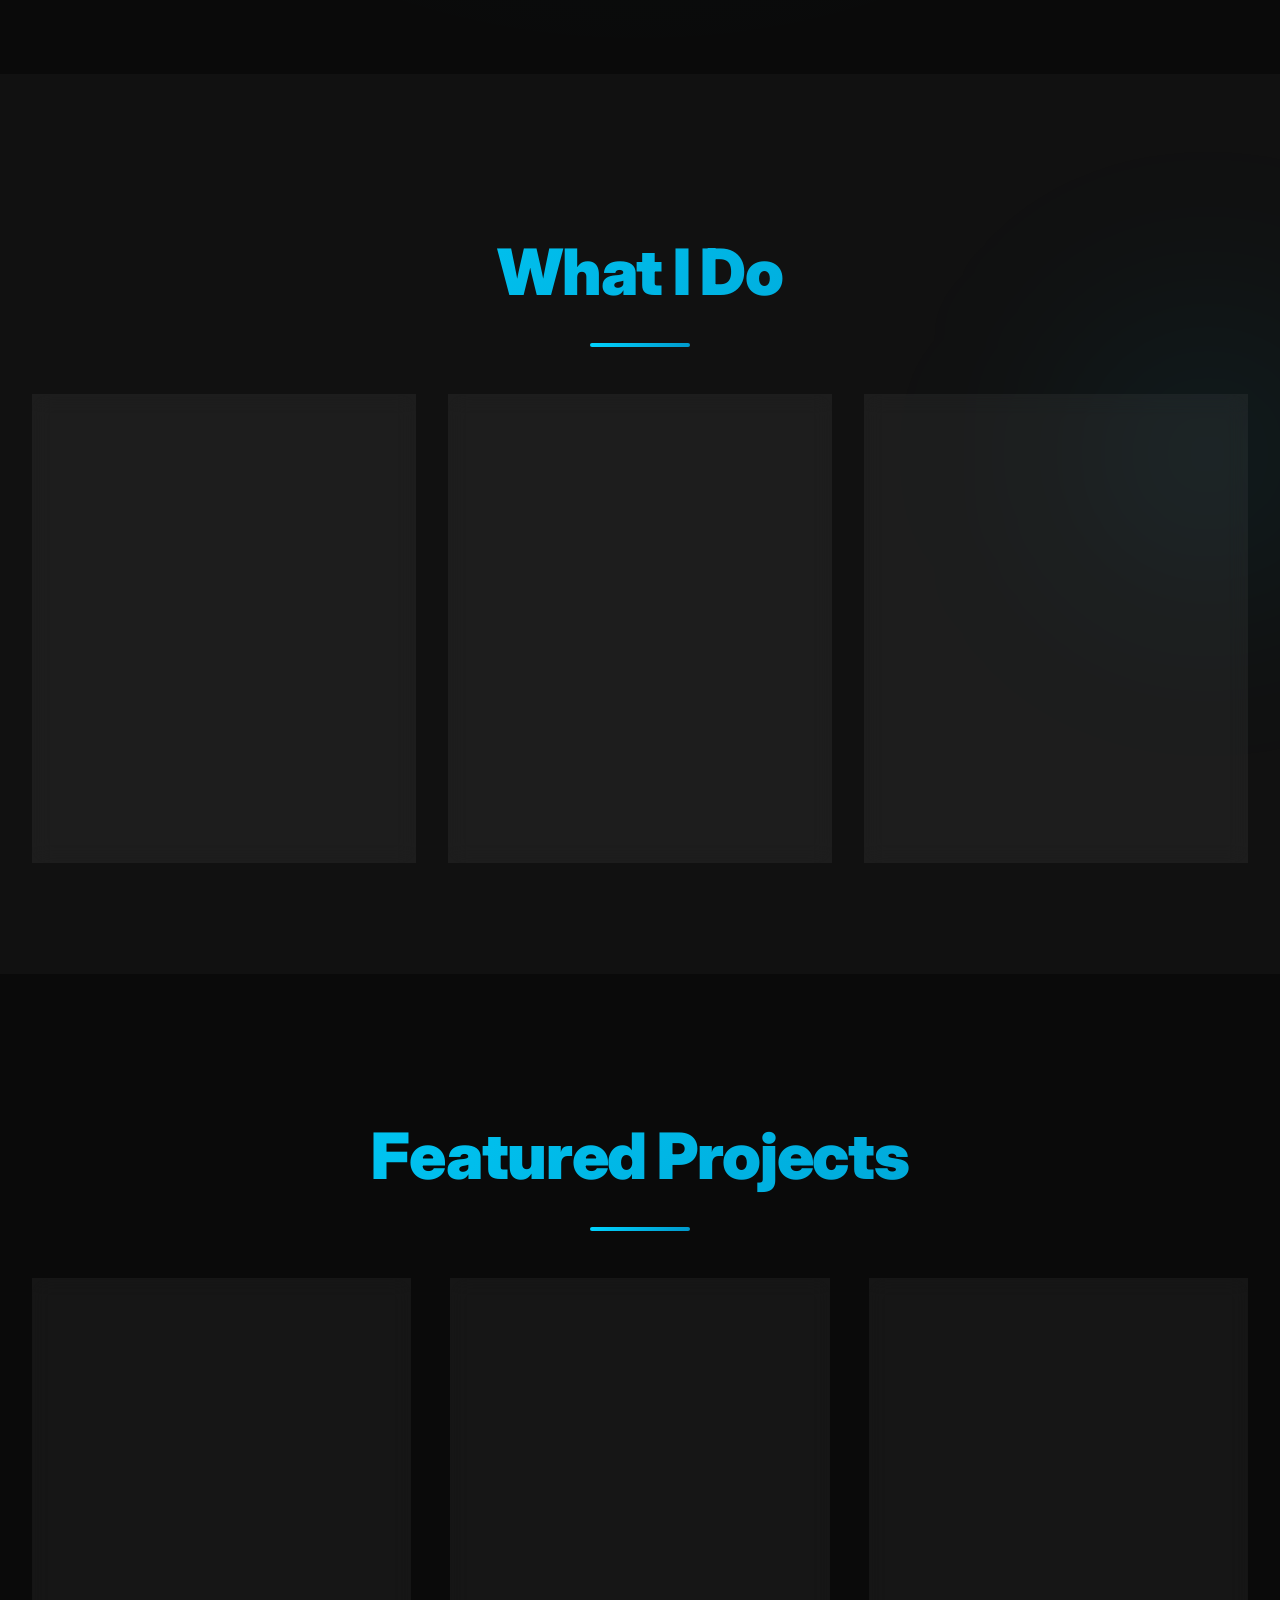
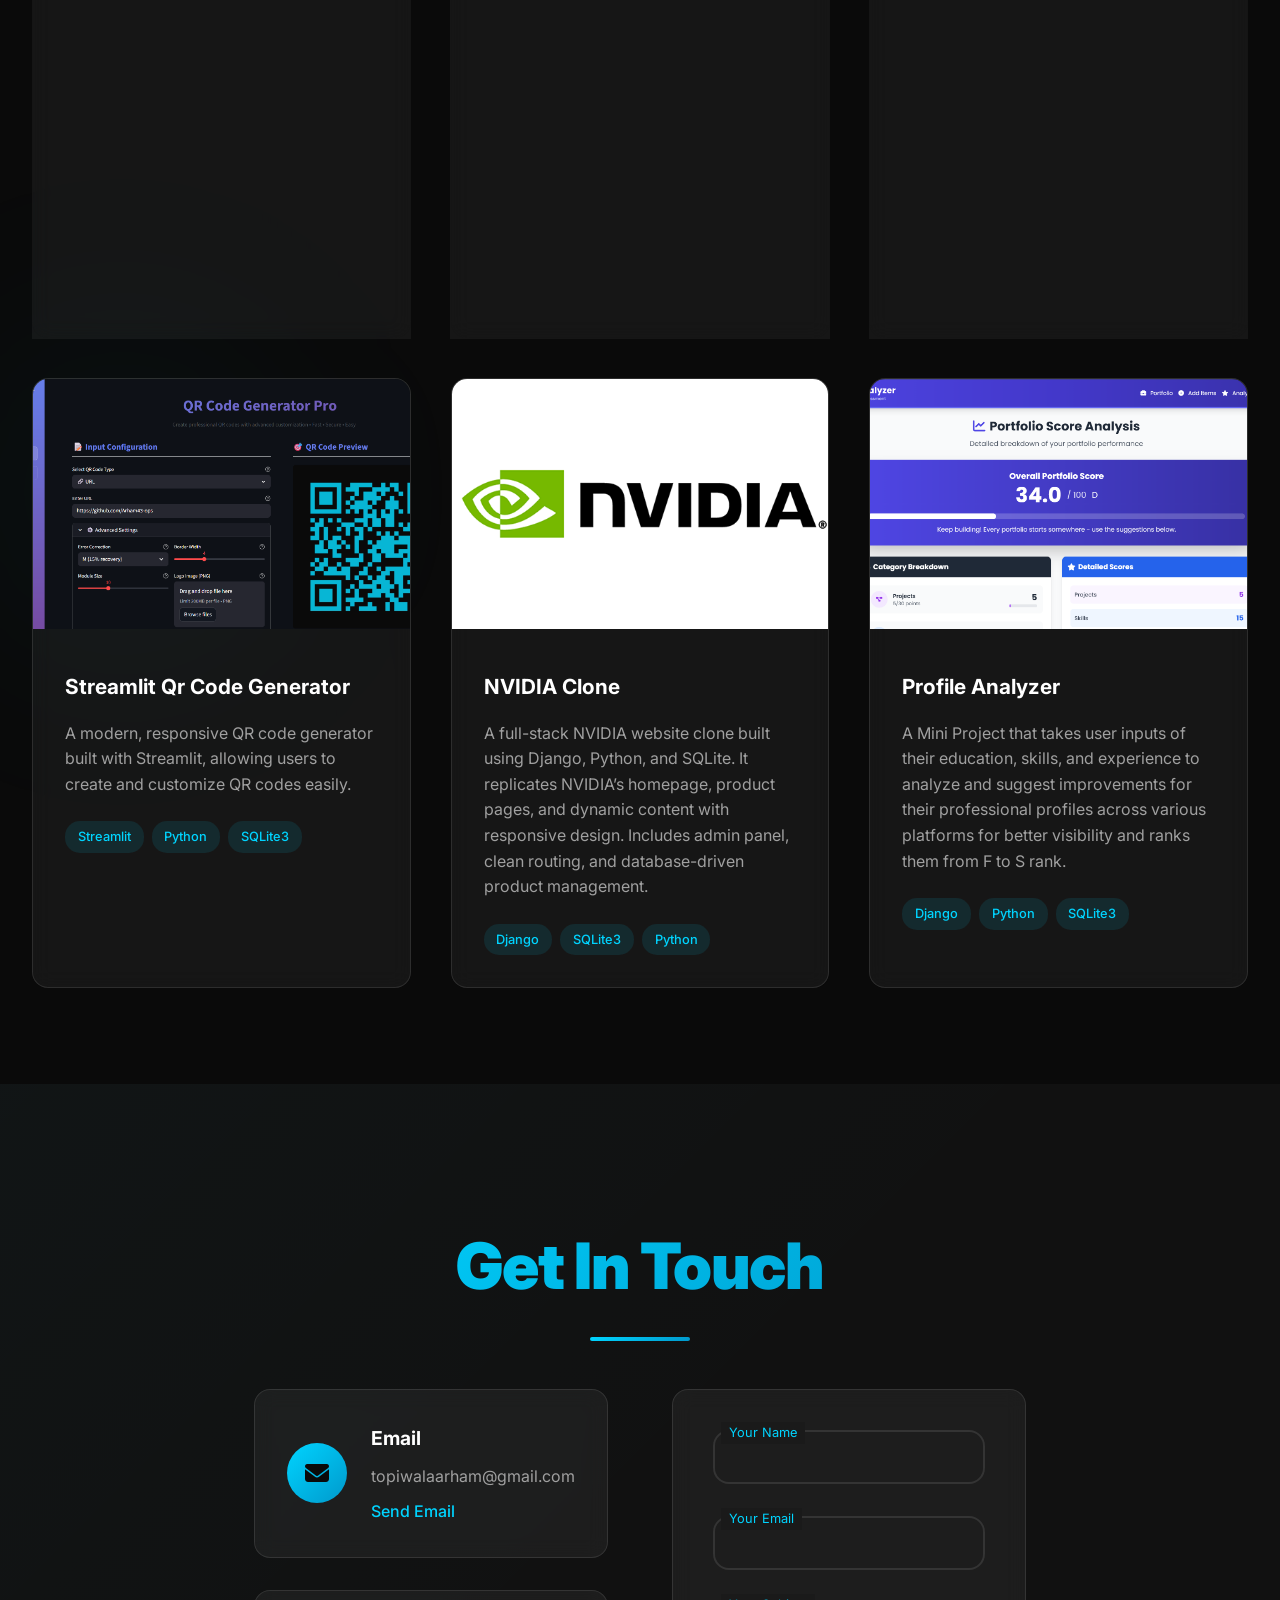
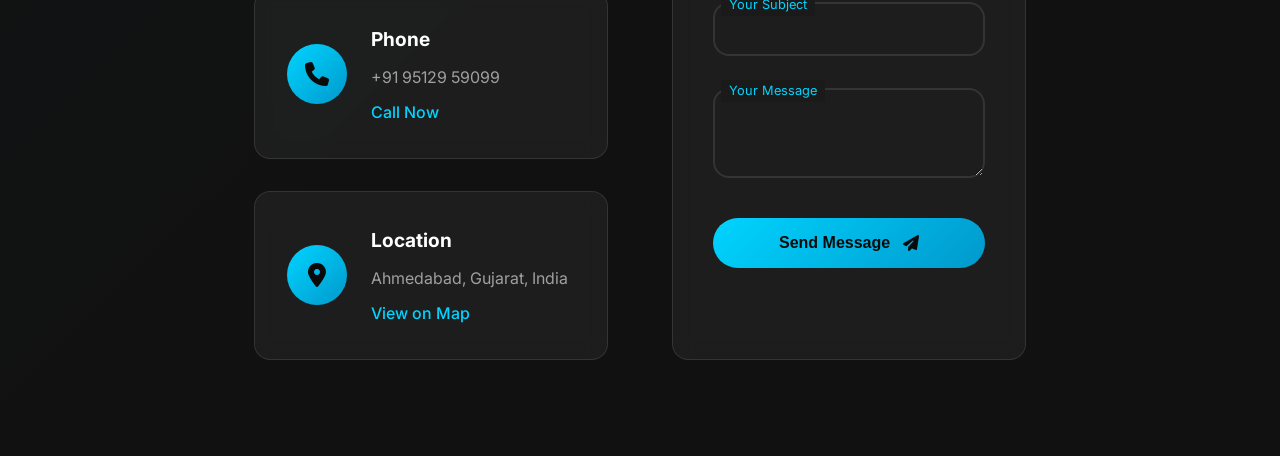
==== commit e345fd69: "Add files via upload" ====
--- a/home.html
+++ b/home.html
@@ -76,18 +76,24 @@
                         </div>
 
                         <div class="social-links">
-                            <a href="https://wa.me/9512959909" aria-label="WhatsApp" class="social-icon whatsapp" target="_blank">
+                            <a href="https://wa.me/9512959909" aria-label="WhatsApp" class="social-icon whatsapp"
+                                target="_blank">
                                 <i class="fab fa-whatsapp"></i>
                             </a>
-                            <a href="https://www.linkedin.com/in/arham43-ops/" aria-label="LinkedIn" class="social-icon linkedin" target="_blank">
+                            <a href="https://www.linkedin.com/in/arham43-ops/" aria-label="LinkedIn"
+                                class="social-icon linkedin" target="_blank">
                                 <i class="fab fa-linkedin-in"></i>
                             </a>
-                            <a href="https://github.com/Arham43-ops" aria-label="GitHub" class="social-icon github" target="_blank">
+                            <a href="https://github.com/Arham43-ops" aria-label="GitHub" class="social-icon github"
+                                target="_blank">
                                 <i class="fab fa-github"></i>
                             </a>
-                            <a href="https://www.instagram.com/ofc.not_arham" aria-label="Instagram" class="social-icon instagram" target="_blank">
-                                <i class="fab fa-instagram"></i>
+                            <a href="https://leetcode.com/u/arham43-ops/" aria-label="LeetCode"
+                                class="social-icon leetcode" target="_blank">
+                                <img src="https://leetcode.com/static/images/LeetCode_logo_rvs.png" alt="LeetCode"
+                                    width="28" height="28" style="filter: grayscale(1);">
                             </a>
+
                         </div>
                     </div>
 
@@ -576,4 +582,4 @@
     <script src="script.js"></script>
 </body>
 
-</html>
+</html>
--- a/style.css
+++ b/style.css
@@ -468,9 +468,13 @@
     color: white;
 }
 
-.social-icon.instagram:hover {
-    background: linear-gradient(45deg, #f09433 0%, #e6683c 25%, #dc2743 50%, #cc2366 75%, #bc1888 100%);
+.social-icon.leetcode:hover {
+    background: linear-gradient(45deg, #ffa116, #ffa116);
     color: white;
+}
+
+.social-icon.leetcode:hover img {
+    filter: grayscale(-1) brightness(1) invert(1);
 }
 
 /* Enhanced Home Image */
@@ -711,6 +715,7 @@
         opacity: 0;
         transform: translateY(30px);
     }
+
     to {
         opacity: 1;
         transform: translateY(0);
@@ -722,6 +727,7 @@
         opacity: 0;
         transform: scale(0.8);
     }
+
     to {
         opacity: 1;
         transform: scale(1);
@@ -729,28 +735,38 @@
 }
 
 @keyframes float {
-    0%, 100% {
+
+    0%,
+    100% {
         transform: translateY(0px);
     }
+
     50% {
         transform: translateY(-20px);
     }
 }
 
 @keyframes floatCard {
-    0%, 100% {
+
+    0%,
+    100% {
         transform: translateY(0px);
     }
+
     50% {
         transform: translateY(-10px);
     }
 }
 
 @keyframes blink {
-    0%, 50% {
+
+    0%,
+    50% {
         opacity: 1;
     }
-    51%, 100% {
+
+    51%,
+    100% {
         opacity: 0;
     }
 }
@@ -760,11 +776,11 @@
     .container {
         padding: 0 1.5rem;
     }
-    
+
     .navbar {
         padding: 0 1.5rem;
     }
-    
+
     .home-content,
     .about-content {
         gap: 4rem;
@@ -775,13 +791,13 @@
     .container {
         padding: 0 1rem;
     }
-    
+
     .navbar {
         padding: 0 1rem;
         grid-template-columns: auto auto;
         gap: 1rem;
     }
-    
+
     .nav-menu {
         position: fixed;
         top: 0;
@@ -800,102 +816,102 @@
         transition: var(--transition-smooth);
         z-index: 999;
     }
-    
+
     .nav-menu.active {
         transform: translateX(0);
     }
-    
+
     .nav-link {
         font-size: 1.5rem;
         padding: 1rem 2rem;
         text-align: center;
         width: 100%;
     }
-    
+
     .nav-cta {
         display: none;
     }
-    
+
     .hamburger {
         display: flex;
         z-index: 1000;
     }
-    
+
     .section {
         padding: 6rem 0 4rem;
         min-height: auto;
     }
-    
+
     .home {
         min-height: 100vh;
         padding: 8rem 0 4rem;
     }
-    
+
     .home-content,
     .about-content {
         grid-template-columns: 1fr;
         gap: 3rem;
         text-align: center;
     }
-    
+
     .home-image,
     .about-image {
         order: -1;
     }
-    
+
     .hero-stats {
         grid-template-columns: 1fr;
         gap: 1rem;
     }
-    
+
     .hero-actions {
         flex-direction: column;
         align-items: center;
         gap: 1rem;
     }
-    
+
     .hire-btn {
         width: 100%;
         max-width: 250px;
         justify-content: center;
     }
-    
+
     .profile-image,
     .about-img {
         width: 300px;
         height: 400px;
     }
-    
+
     .floating-card {
         display: none;
     }
-    
+
     .section-title {
         font-size: 2.5rem;
         margin-bottom: 2rem;
     }
-    
+
     .hero-title {
         font-size: 2.8rem;
     }
-    
+
     .hero-subtitle {
         font-size: 1.5rem;
     }
-    
+
     .hero-desc {
         font-size: 1rem;
         max-width: 100%;
     }
-    
+
     .about-highlights {
         gap: 1rem;
     }
-    
+
     .highlight {
         padding: 1rem;
     }
-    
+
     .highlight:hover {
         transform: none;
     }
@@ -905,43 +921,43 @@
     .container {
         padding: 0 0.75rem;
     }
-    
+
     .navbar {
         padding: 0 0.75rem;
     }
-    
+
     .hero-title {
         font-size: 2.5rem;
     }
-    
+
     .hero-subtitle {
         font-size: 1.3rem;
     }
-    
+
     .section-title {
         font-size: 2rem;
     }
-    
+
     .profile-image,
     .about-img {
         width: 250px;
         height: 350px;
     }
-    
+
     .social-icon {
         width: 45px;
         height: 45px;
         font-size: 1.2rem;
     }
-    
+
     .stat {
         padding: 1rem;
     }
-    
+
     .stat-number {
         font-size: 1.5rem;
     }
-    
+
     .hire-btn {
         padding: 0.8rem 1.5rem;
         font-size: 0.9rem;
@@ -952,15 +968,15 @@
     .nav-brand {
         font-size: 1.5rem;
     }
-    
+
     .hero-title {
         font-size: 2.2rem;
     }
-    
+
     .section-title {
         font-size: 1.8rem;
     }
-    
+
     .profile-image,
     .about-img {
         width: 220px;
@@ -1421,10 +1437,10 @@
     pointer-events: none;
 }
 
-.form-group input:focus + label,
-.form-group input:not(:placeholder-shown) + label,
-.form-group textarea:focus + label,
-.form-group textarea:not(:placeholder-shown) + label {
+.form-group input:focus+label,
+.form-group input:not(:placeholder-shown)+label,
+.form-group textarea:focus+label,
+.form-group textarea:not(:placeholder-shown)+label {
     top: -0.5rem;
     left: 0.5rem;
     font-size: 0.8rem;
@@ -1510,4 +1526,4 @@
         height: 50px;
         font-size: 1.2rem;
     }
-}
+}
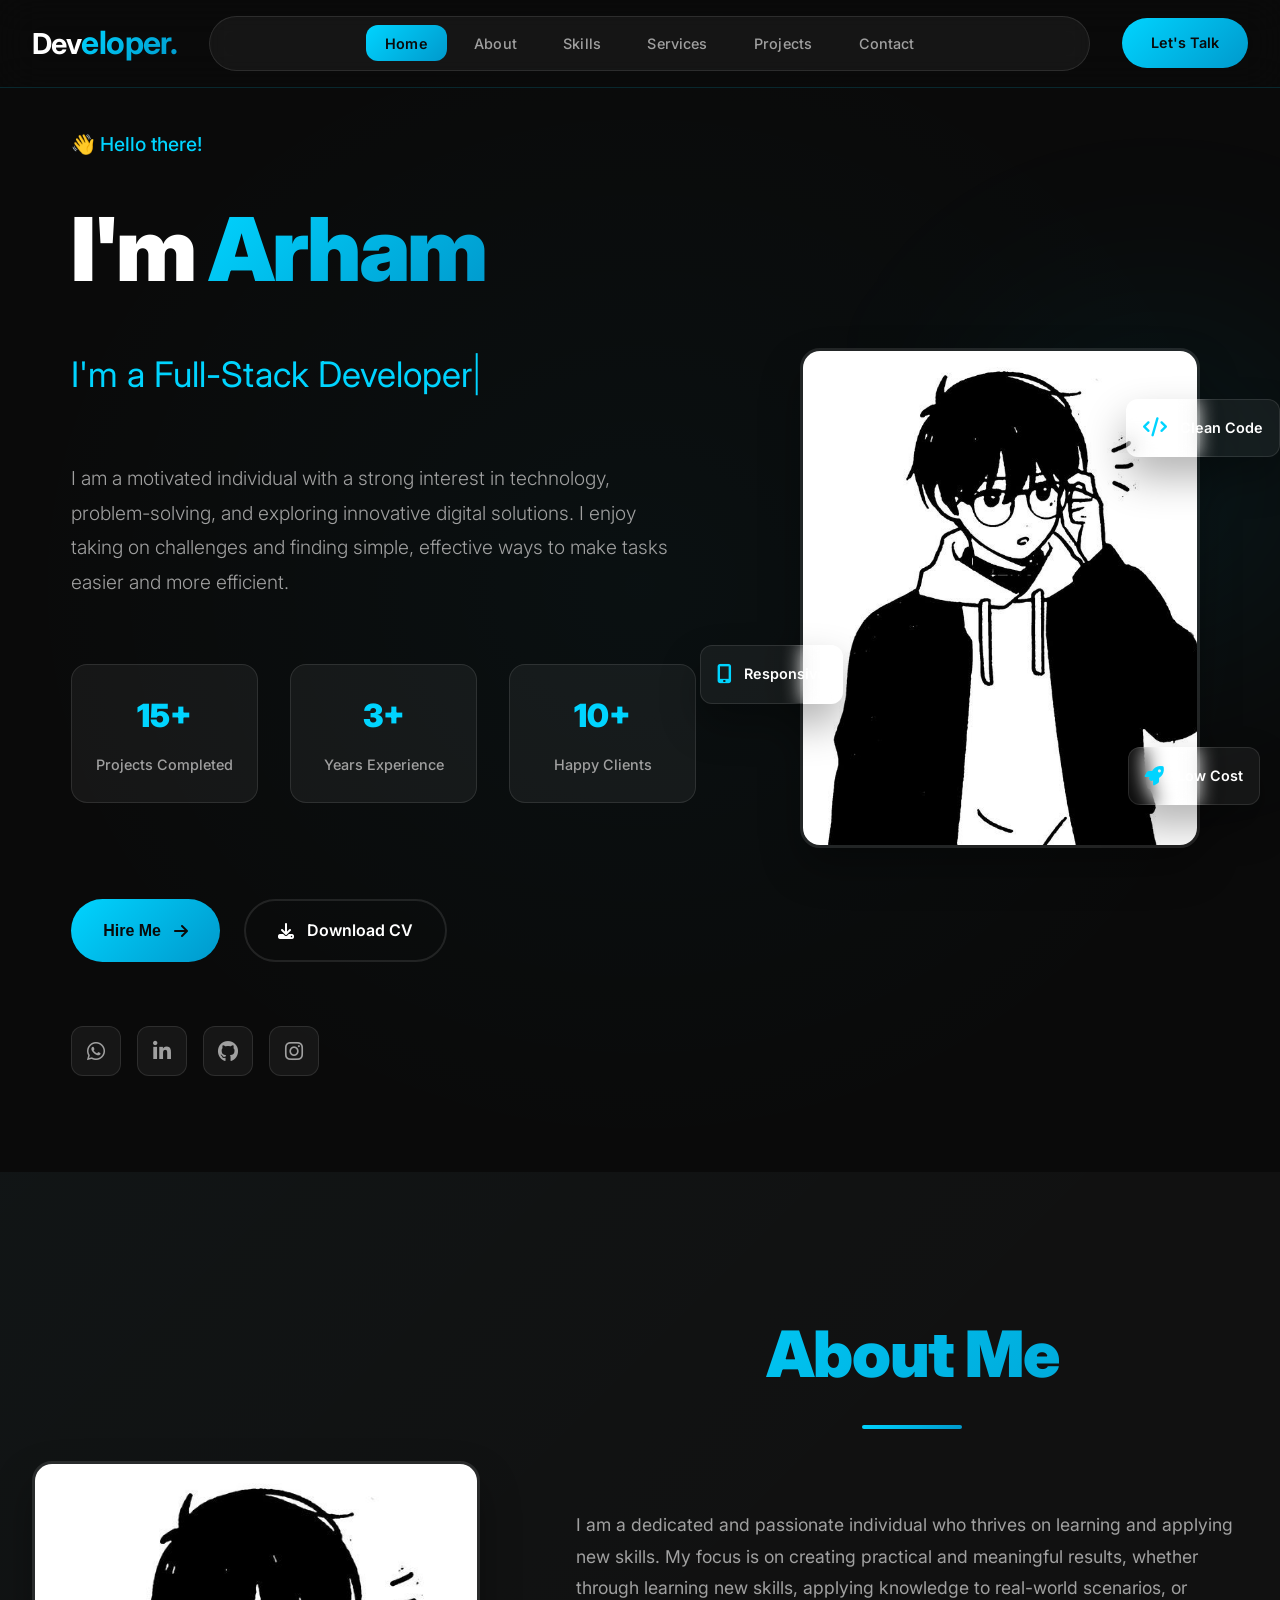
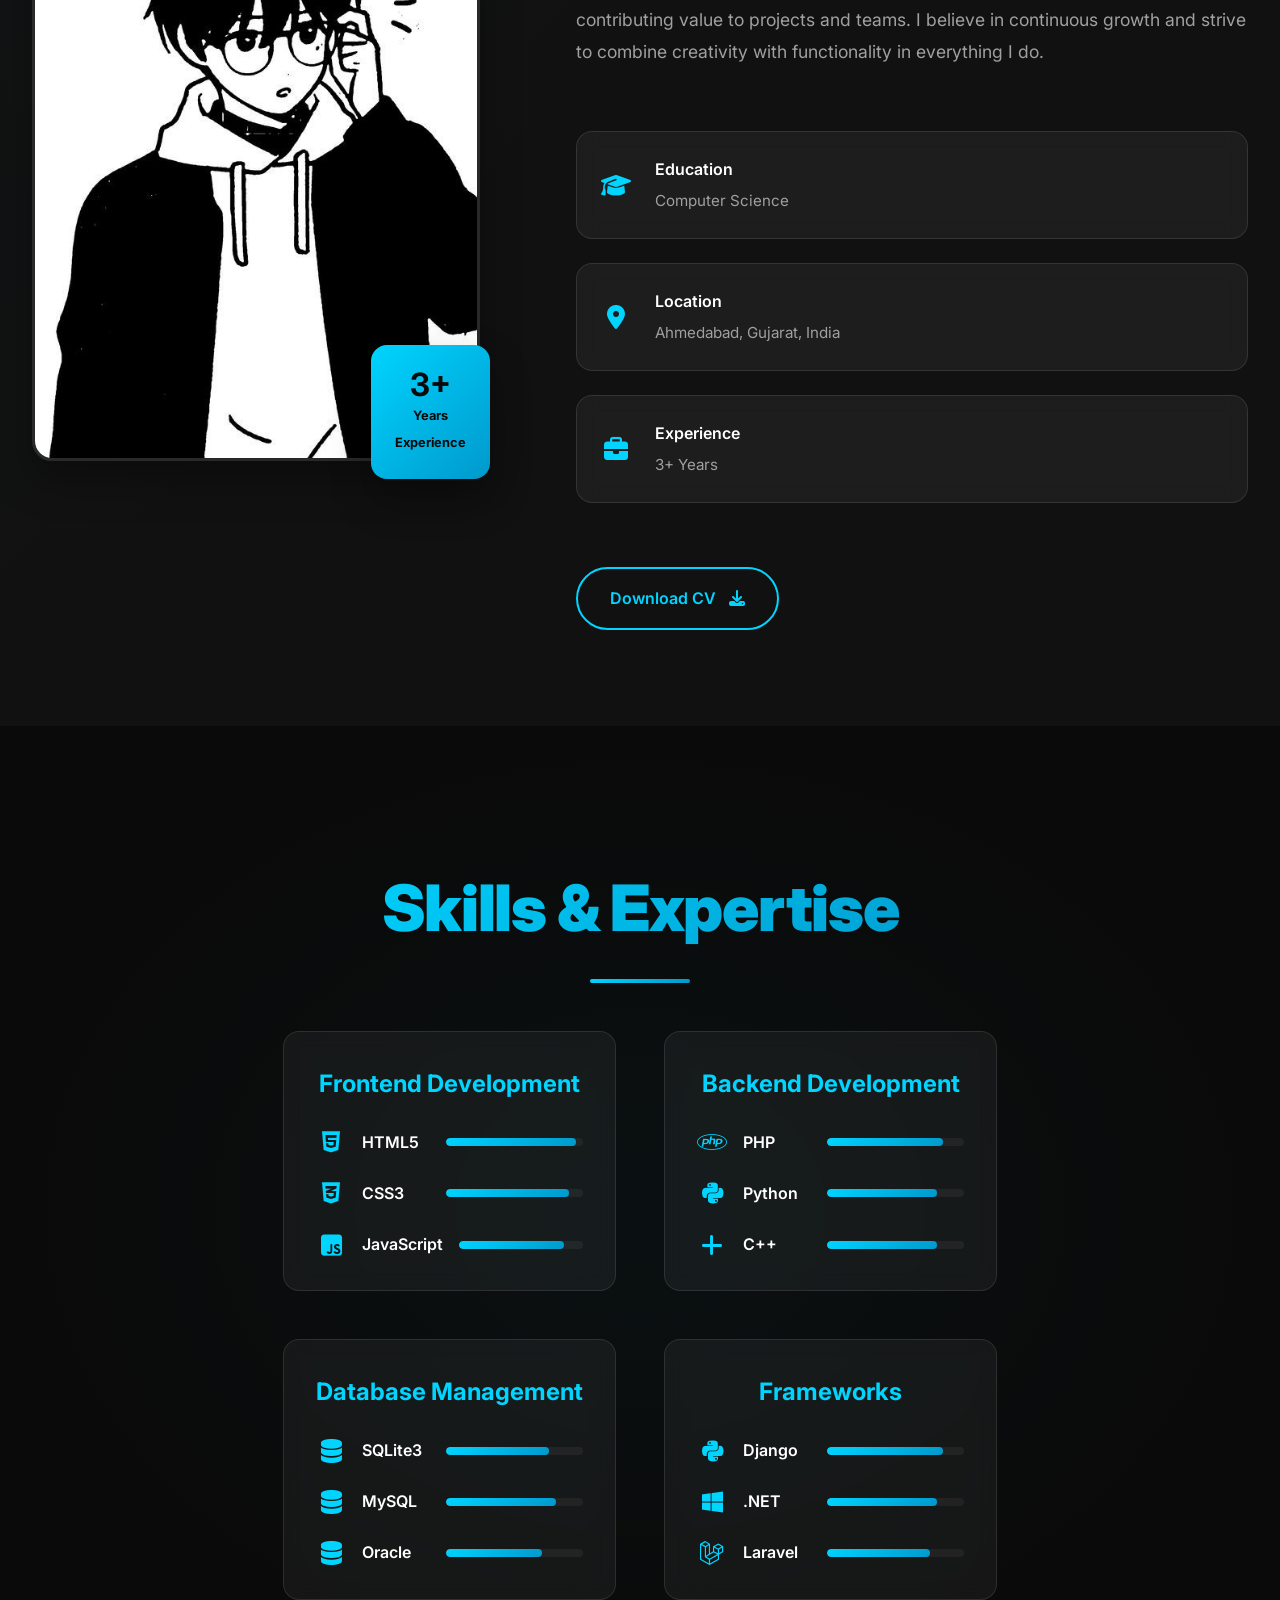
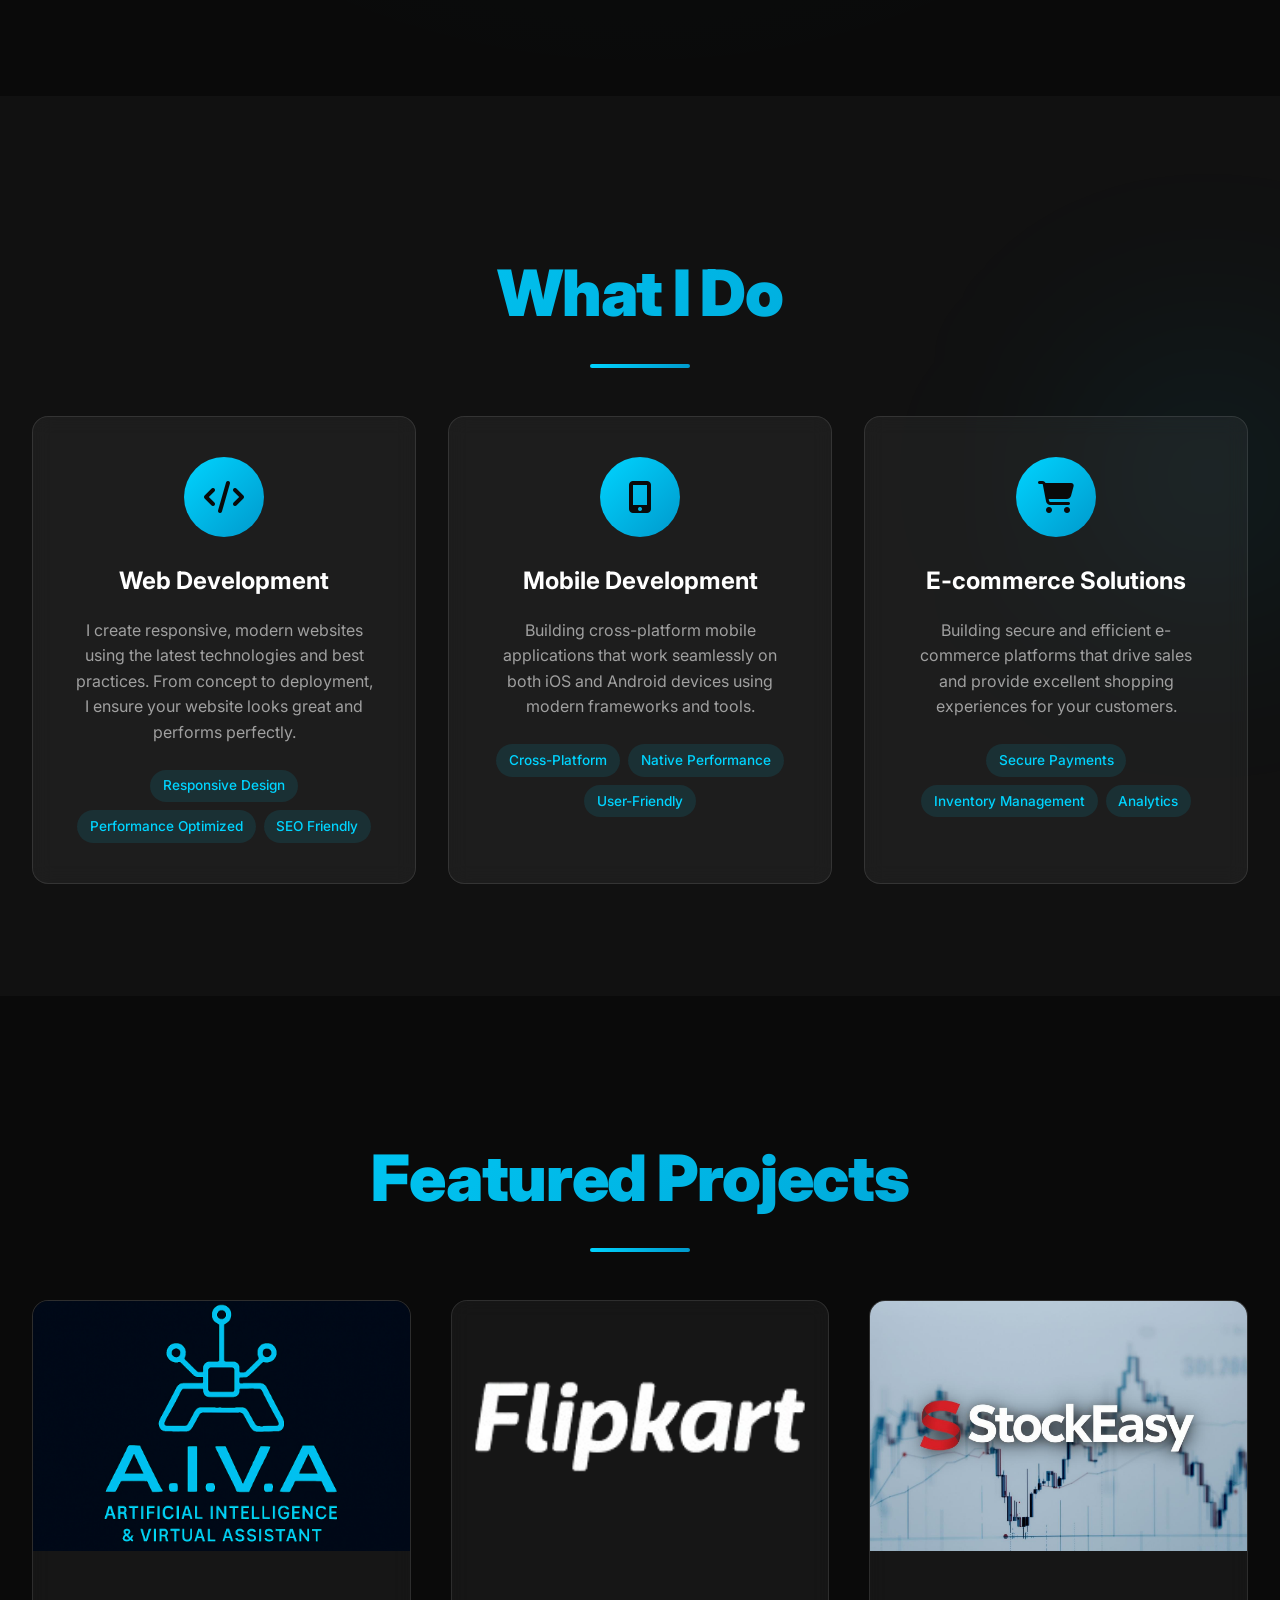
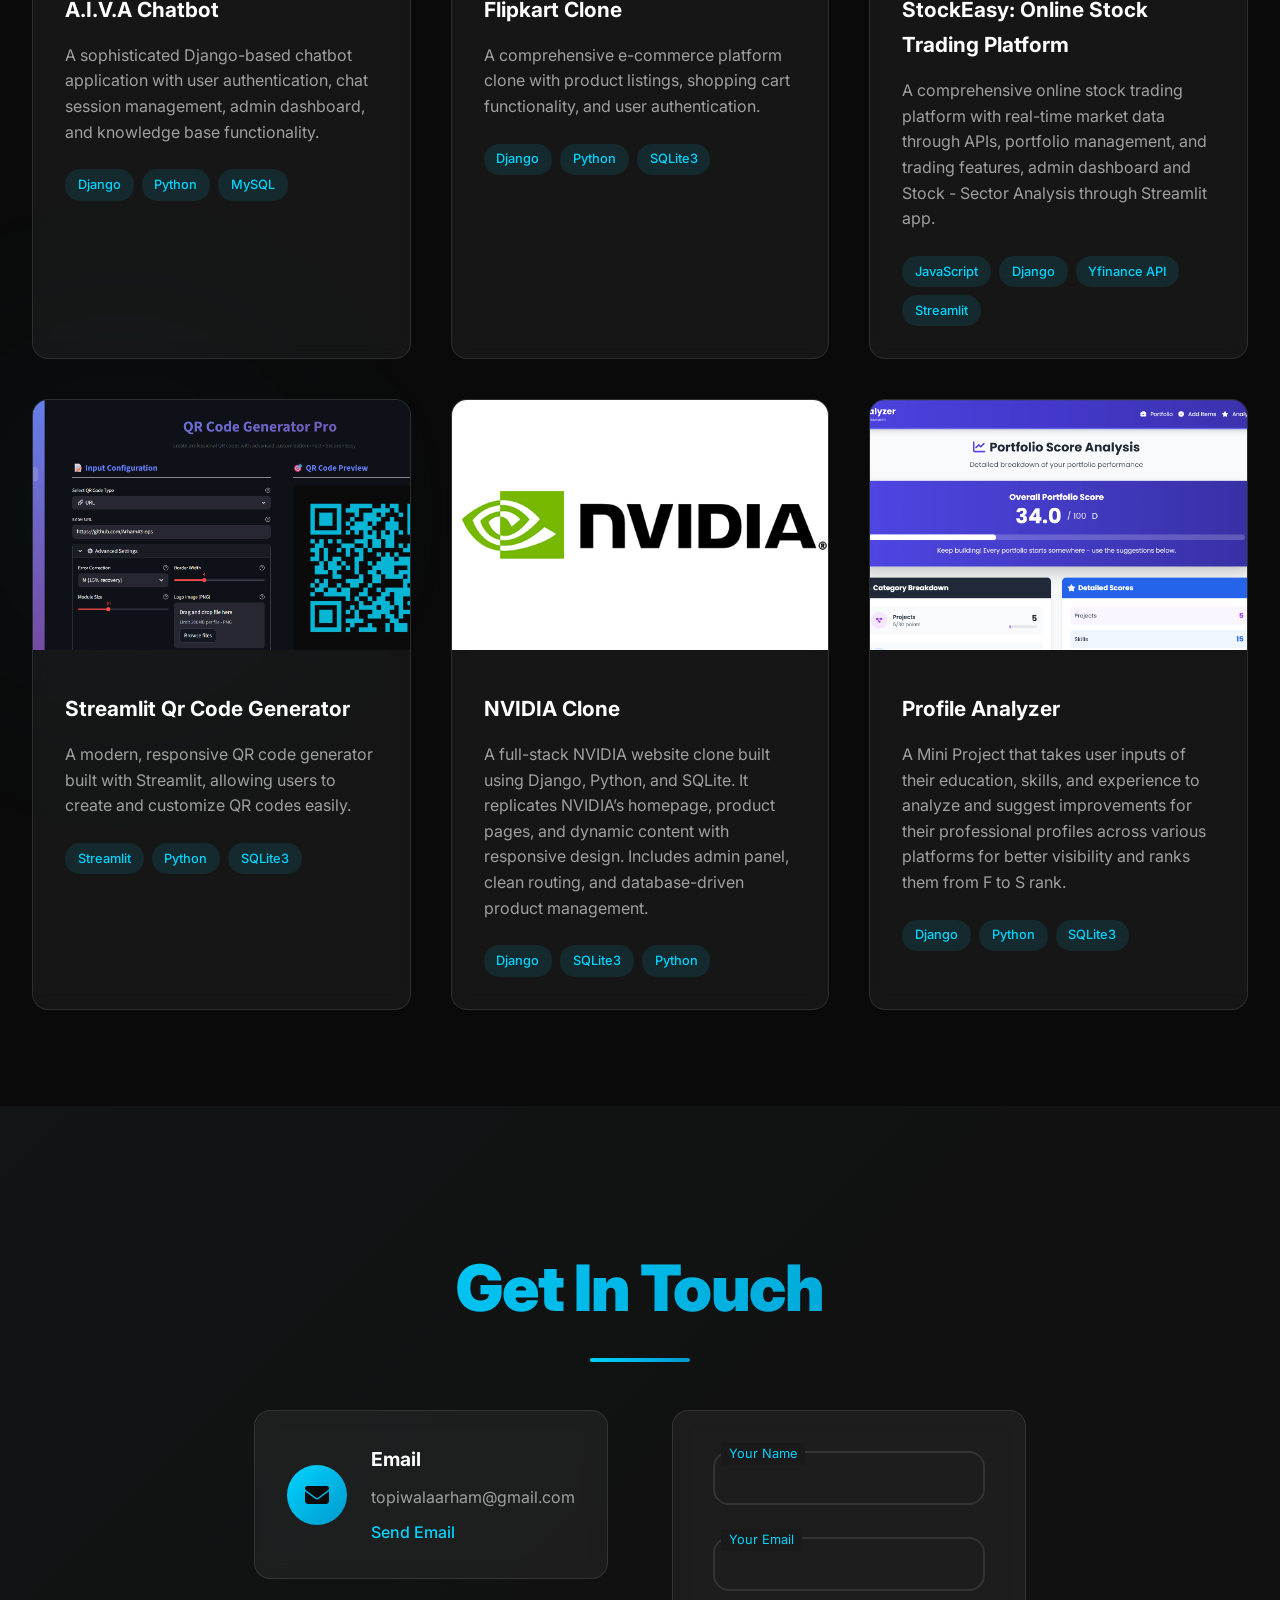
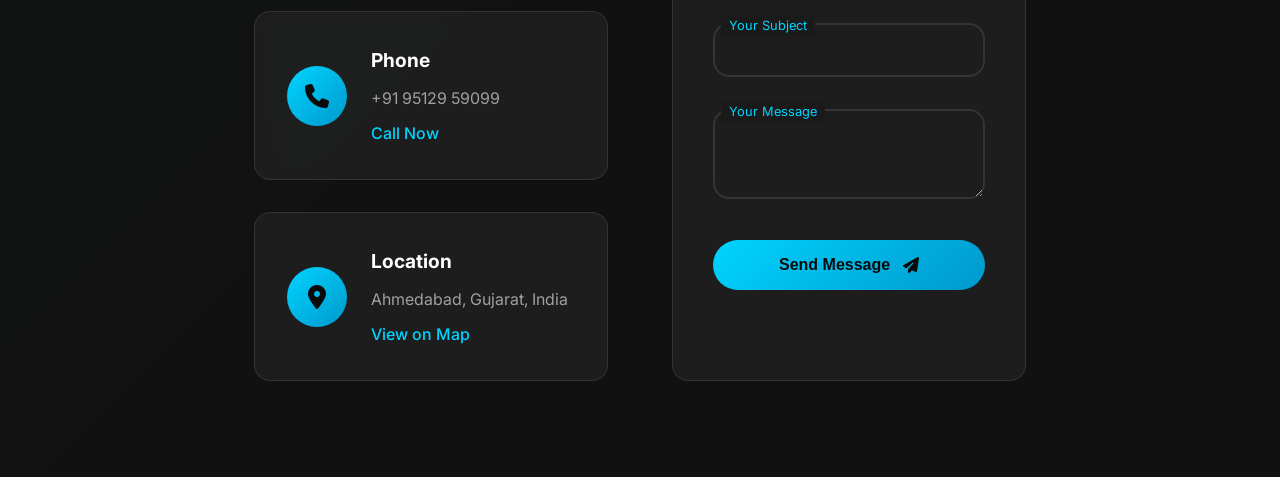
==== commit 9238582f: "Add files via upload" ====
--- a/home.html
+++ b/home.html
@@ -1,585 +1,627 @@
-<!DOCTYPE html>
-<html lang="en">
-
-<head>
-    <meta charset="UTF-8">
-    <meta name="viewport" content="width=device-width, initial-scale=1.0">
-    <title>Arham Topiwala</title>
-    <link rel="stylesheet"
-        href="https://fonts.googleapis.com/css2?family=Inter:wght@300;400;500;600;700;900&display=swap">
-    <link rel="stylesheet" href="https://cdnjs.cloudflare.com/ajax/libs/font-awesome/6.4.0/css/all.min.css">
-    <link rel="stylesheet" href="style.css">
-</head>
-
-<body>
-    <header>
-        <nav class="navbar">
-            <div class="nav-brand">Dev<span class="brand-dot">eloper.</span></div>
-            <ul class="nav-menu">
-                <li><a href="#home" class="nav-link active">Home</a></li>
-                <li><a href="#about" class="nav-link">About</a></li>
-                <li><a href="#skills" class="nav-link">Skills</a></li>
-                <li><a href="#service" class="nav-link">Services</a></li>
-                <li><a href="#project" class="nav-link">Projects</a></li>
-                <li><a href="#contact" class="nav-link">Contact</a></li>
-            </ul>
-            <div class="nav-cta">
-                <a href="#contact" class="cta-btn">Let's Talk</a>
-            </div>
-            <div class="hamburger">
-                <span></span>
-                <span></span>
-                <span></span>
-            </div>
-        </nav>
-    </header>
-
-    <main>
-        <section id="home" class="section home">
-            <div class="container">
-                <div class="home-content">
-                    <div class="home-text">
-                        <div class="greeting">👋 Hello there!</div>
-                        <h1 class="hero-title">I'm <span class="accent">Arham</span></h1>
-                        <h2 class="hero-subtitle" id="rotating-profession">Web Developer</h2>
-                        <p class="hero-desc">I am a motivated individual with a strong interest in technology,
-                            problem-solving, and exploring innovative
-                            digital solutions.
-                            I enjoy taking on challenges and finding simple, effective ways to make tasks easier and
-                            more efficient.
-                        </p>
-
-                        <div class="hero-stats">
-                            <div class="stat">
-                                <span class="stat-number">15+</span>
-                                <span class="stat-label">Projects Completed</span>
-                            </div>
-                            <div class="stat">
-                                <span class="stat-number">2+</span>
-                                <span class="stat-label">Years Experience</span>
-                            </div>
-                            <div class="stat">
-                                <span class="stat-number">10+</span>
-                                <span class="stat-label">Happy Clients</span>
-                            </div>
-                        </div>
-
-                        <div class="hero-actions">
-                            <button class="hire-btn primary">
-                                <span>Hire Me</span>
-                                <i class="fas fa-arrow-right"></i>
-                            </button>
-                            <button class="hire-btn secondary">
-                                <i class="fas fa-download"></i>
-                                <span>Download CV</span>
-                            </button>
-                        </div>
-
-                        <div class="social-links">
-                            <a href="https://wa.me/9512959909" aria-label="WhatsApp" class="social-icon whatsapp"
-                                target="_blank">
-                                <i class="fab fa-whatsapp"></i>
-                            </a>
-                            <a href="https://www.linkedin.com/in/arham43-ops/" aria-label="LinkedIn"
-                                class="social-icon linkedin" target="_blank">
-                                <i class="fab fa-linkedin-in"></i>
-                            </a>
-                            <a href="https://github.com/Arham43-ops" aria-label="GitHub" class="social-icon github"
-                                target="_blank">
-                                <i class="fab fa-github"></i>
-                            </a>
-                            <a href="https://leetcode.com/u/arham43-ops/" aria-label="LeetCode"
-                                class="social-icon leetcode" target="_blank">
-                                <img src="https://leetcode.com/static/images/LeetCode_logo_rvs.png" alt="LeetCode"
-                                    width="28" height="28" style="filter: grayscale(1);">
-                            </a>
-
-                        </div>
-                    </div>
-
-                    <div class="home-image">
-                        <div class="image-container">
-                            <img src="images/img.jpg" alt="Profile photo of Asep" class="profile-image">
-                            <div class="floating-card card-1">
-                                <i class="fas fa-code"></i>
-                                <span>Clean Code</span>
-                            </div>
-                            <div class="floating-card card-2">
-                                <i class="fas fa-mobile-alt"></i>
-                                <span>Responsive</span>
-                            </div>
-                            <div class="floating-card card-3">
-                                <i class="fas fa-rocket"></i>
-                                <span>Low Cost</span>
-                            </div>
-                        </div>
-                    </div>
-                </div>
-            </div>
-        </section>
-
-        <section id="about" class="section about">
-            <div class="container">
-                <div class="about-content">
-                    <div class="about-image">
-                        <div class="image-wrapper">
-                            <img src="images/img.jpg" alt="About Asep" class="about-img">
-                            <div class="experience-badge">
-                                <span class="badge-number">2+</span>
-                                <span class="badge-text">Years<br>Experience</span>
-                            </div>
-                        </div>
-                    </div>
-
-                    <div class="about-text">
-                        <h2 class="section-title">About Me</h2>
-                        <div class="about-description">
-                            <p>
-                                I am a dedicated and passionate individual who thrives on learning and applying new
-                                skills. My focus is on creating practical and meaningful results, whether through
-                                learning new
-                                skills, applying knowledge to real-world scenarios, or contributing value to projects
-                                and teams. I believe in continuous growth
-                                and strive to combine
-                                creativity with
-                                functionality in everything I do.
-                            </p>
-                        </div>
-
-                        <div class="about-highlights">
-                            <div class="highlight">
-                                <i class="fas fa-graduation-cap"></i>
-                                <div>
-                                    <h4>Education</h4>
-                                    <p>Computer Science</p>
-                                </div>
-                            </div>
-                            <div class="highlight">
-                                <i class="fas fa-map-marker-alt"></i>
-                                <div>
-                                    <h4>Location</h4>
-                                    <p>Ahmedabad, Gujarat, India</p>
-                                </div>
-                            </div>
-                            <div class="highlight">
-                                <i class="fas fa-briefcase"></i>
-                                <div>
-                                    <h4>Experience</h4>
-                                    <p>2+ Years</p>
-                                </div>
-                            </div>
-                        </div>
-
-                        <div class="about-actions">
-                            <button class="about-btn">
-                                <span>Download CV</span>
-                                <i class="fas fa-download"></i>
-                            </button>
-                        </div>
-                    </div>
-                </div>
-            </div>
-        </section>
-
-        <!-- Skills Section -->
-        <section id="skills" class="section skills">
-            <div class="container">
-                <h2 class="section-title">Skills & Expertise</h2>
-                <div class="skills-content">
-                    <div class="skills-grid">
-                        <div class="skill-category">
-                            <h3>Frontend Development</h3>
-                            <div class="skill-items">
-                                <div class="skill-item">
-                                    <i class="fab fa-html5"></i>
-                                    <span>HTML5</span>
-                                    <div class="skill-bar">
-                                        <div class="skill-fill" style="width: 95%"></div>
-                                    </div>
-                                </div>
-                                <div class="skill-item">
-                                    <i class="fab fa-css3-alt"></i>
-                                    <span>CSS3</span>
-                                    <div class="skill-bar">
-                                        <div class="skill-fill" style="width: 90%"></div>
-                                    </div>
-                                </div>
-                                <div class="skill-item">
-                                    <i class="fab fa-js-square"></i>
-                                    <span>JavaScript</span>
-                                    <div class="skill-bar">
-                                        <div class="skill-fill" style="width: 85%"></div>
-                                    </div>
-                                </div>
-                            </div>
-                        </div>
-                        <div class="skill-category">
-                            <h3>Backend Development</h3>
-                            <div class="skill-items">
-                                <div class="skill-item">
-                                    <i class="fab fa-php"></i>
-                                    <span>PHP</span>
-                                    <div class="skill-bar">
-                                        <div class="skill-fill" style="width: 85%"></div>
-                                    </div>
-                                </div>
-                                <div class="skill-item">
-                                    <i class="fab fa-python"></i>
-                                    <span>Python</span>
-                                    <div class="skill-bar">
-                                        <div class="skill-fill" style="width: 80%"></div>
-                                    </div>
-                                </div>
-                                <div class="skill-item">
-                                    <i class="fas fa-hashtag"></i>
-                                    <span>C#</span>
-                                    <div class="skill-bar">
-                                        <div class="skill-fill" style="width: 80%"></div>
-                                    </div>
-                                </div>
-                            </div>
-                        </div>
-                        <div class="skill-category">
-                            <h3>Database Management</h3>
-                            <div class="skill-items">
-                                <div class="skill-item">
-                                    <i class="fas fa-database"></i>
-                                    <span>SQLite3</span>
-                                    <div class="skill-bar">
-                                        <div class="skill-fill" style="width: 75%"></div>
-                                    </div>
-                                </div>
-                                <div class="skill-item">
-                                    <i class="fas fa-database"></i>
-                                    <span>MySQL</span>
-                                    <div class="skill-bar">
-                                        <div class="skill-fill" style="width: 80%"></div>
-                                    </div>
-                                </div>
-                                <div class="skill-item">
-                                    <i class="fas fa-database"></i>
-                                    <span>Firebase</span>
-                                    <div class="skill-bar">
-                                        <div class="skill-fill" style="width: 70%"></div>
-                                    </div>
-                                </div>
-                            </div>
-                        </div>
-                        <div class="skill-category">
-                            <h3>Frameworks</h3>
-                            <div class="skill-items">
-                                <div class="skill-item">
-                                    <i class="fab fa-python"></i>
-                                    <span>Django</span>
-                                    <div class="skill-bar">
-                                        <div class="skill-fill" style="width: 85%"></div>
-                                    </div>
-                                </div>
-                                <div class="skill-item">
-                                    <i class="fab fa-windows"></i>
-                                    <span>.NET</span>
-                                    <div class="skill-bar">
-                                        <div class="skill-fill" style="width: 80%"></div>
-                                    </div>
-                                </div>
-                                <div class="skill-item">
-                                    <i class="fab fa-python"></i>
-                                    <span>Streamlit</span>
-                                    <div class="skill-bar">
-                                        <div class="skill-fill" style="width: 75%"></div>
-                                    </div>
-                                </div>
-                            </div>
-                        </div>
-                    </div>
-                </div>
-            </div>
-        </section>
-
-        <!-- Services Section -->
-        <section id="service" class="section services">
-            <div class="container">
-                <h2 class="section-title">What I Do</h2>
-                <div class="services-content">
-                    <div class="services-grid">
-                        <div class="service-card">
-                            <div class="service-icon">
-                                <i class="fas fa-code"></i>
-                            </div>
-                            <h3>Web Development</h3>
-                            <p>I create responsive, modern websites using the latest technologies and best practices.
-                                From concept to deployment, I ensure your website looks great and performs perfectly.
-                            </p>
-                            <div class="service-features">
-                                <span>Responsive Design</span>
-                                <span>Performance Optimized</span>
-                                <span>SEO Friendly</span>
-                            </div>
-                        </div>
-                        <div class="service-card">
-                            <div class="service-icon">
-                                <i class="fas fa-mobile-alt"></i>
-                            </div>
-                            <h3>Mobile Development</h3>
-                            <p>Building cross-platform mobile applications that work seamlessly on both iOS and Android
-                                devices using modern frameworks and tools.</p>
-                            <div class="service-features">
-                                <span>Cross-Platform</span>
-                                <span>Native Performance</span>
-                                <span>User-Friendly</span>
-                            </div>
-                        </div>
-                        <div class="service-card">
-                            <div class="service-icon">
-                                <i class="fas fa-shopping-cart"></i>
-                            </div>
-                            <h3>E-commerce Solutions</h3>
-                            <p>Building secure and efficient e-commerce platforms that drive sales and provide excellent
-                                shopping experiences for your customers.</p>
-                            <div class="service-features">
-                                <span>Secure Payments</span>
-                                <span>Inventory Management</span>
-                                <span>Analytics</span>
-                            </div>
-                        </div>
-                    </div>
-                </div>
-            </div>
-        </section>
-
-        <!-- Projects Section -->
-        <section id="project" class="section projects">
-            <div class="container">
-                <h2 class="section-title">Featured Projects</h2>
-                <div class="projects-content">
-                    <div class="projects-grid">
-                        <div class="project-card">
-                            <div class="project-image">
-                                <img src="images/AIVA.png" alt="Project 1">
-                                <div class="project-overlay">
-                                    <div class="project-links">
-                                        <a href="#" class="project-link">
-                                            <i class="fas fa-external-link-alt"></i>
-                                        </a>
-                                        <a href="http://github.com/Arham43-ops/aiva_chatbot" class="project-link">
-                                            <i class="fab fa-github"></i>
-                                        </a>
-                                    </div>
-                                </div>
-                            </div>
-                            <div class="project-info">
-                                <h3>A.I.V.A Chatbot</h3>
-                                <p>A sophisticated Django-based chatbot application with user authentication, chat
-                                    session management, admin dashboard, and knowledge base functionality.</p>
-                                <div class="project-tech">
-                                    <span>Django</span>
-                                    <span>Python</span>
-                                    <span>MySQL</span>
-                                </div>
-                            </div>
-                        </div>
-                        <div class="project-card">
-                            <div class="project-image">
-                                <img src="images/flipkart.png" alt="Project 2">
-                                <div class="project-overlay">
-                                    <div class="project-links">
-                                        <a href="#" class="project-link">
-                                            <i class="fas fa-external-link-alt"></i>
-                                        </a>
-                                        <a href="https://github.com/Arham43-ops/Flipkart_Clone" class="project-link">
-                                            <i class="fab fa-github"></i>
-                                        </a>
-                                    </div>
-                                </div>
-                            </div>
-                            <div class="project-info">
-                                <h3>Flipkart Clone</h3>
-                                <p>A comprehensive e-commerce platform clone with product listings, shopping cart
-                                    functionality, and user authentication.</p>
-                                <div class="project-tech">
-                                    <span>Django</span>
-                                    <span>Python</span>
-                                    <span>SQLite3</span>
-                                </div>
-                            </div>
-                        </div>
-                        <div class="project-card">
-                            <div class="project-image">
-                                <img src="images/StockEasy.jpg" alt="Project 3">
-                                <div class="project-overlay">
-                                    <div class="project-links">
-                                        <a href="#" class="project-link">
-                                            <i class="fas fa-external-link-alt"></i>
-                                        </a>
-                                        <a href="#" class="project-link">
-                                            <i class="fab fa-github"></i>
-                                        </a>
-                                    </div>
-                                </div>
-                            </div>
-                            <div class="project-info">
-                                <h3>StockEasy: Online Stock Trading Platform</h3>
-                                <p>A comprehensive online stock trading platform with real-time market data through
-                                    APIs, portfolio management, and trading features, admin dashboard and Stock - Sector
-                                    Analysis through Streamlit app.</p>
-                                <div class="project-tech">
-                                    <span>JavaScript</span>
-                                    <span>Django</span>
-                                    <span>Yfinance API</span>
-                                    <span>Streamlit</span>
-                                </div>
-                            </div>
-                        </div>
-                        <div class="project-card">
-                            <div class="project-image">
-                                <img src="images/QR-Generator.png" alt="Project 4">
-                                <div class="project-overlay">
-                                    <div class="project-links">
-                                        <a href="#" class="project-link">
-                                            <i class="fas fa-external-link-alt"></i>
-                                        </a>
-                                        <a href="https://github.com/Arham43-ops/Qr_Code-Generator" class="project-link">
-                                            <i class="fab fa-github"></i>
-                                        </a>
-                                    </div>
-                                </div>
-                            </div>
-                            <div class="project-info">
-                                <h3>Streamlit Qr Code Generator</h3>
-                                <p>A modern, responsive QR code generator built with Streamlit, allowing users to create
-                                    and customize QR codes easily.</p>
-                                <div class="project-tech">
-                                    <span>Streamlit</span>
-                                    <span>Python</span>
-                                    <span>SQLite3</span>
-                                </div>
-                            </div>
-                        </div>
-                        <div class="project-card">
-                            <div class="project-image">
-                                <img src="images/NVIDIA.png" alt="Project 5">
-                                <div class="project-overlay">
-                                    <div class="project-links">
-                                        <a href="#" class="project-link">
-                                            <i class="fas fa-external-link-alt"></i>
-                                        </a>
-                                        <a href="https://github.com/Arham43-ops/NVIDIA_Clone" class="project-link">
-                                            <i class="fab fa-github"></i>
-                                        </a>
-                                    </div>
-                                </div>
-                            </div>
-                            <div class="project-info">
-                                <h3>NVIDIA Clone</h3>
-                                <p>A full-stack NVIDIA website clone built using Django, Python, and SQLite.
-                                    It replicates NVIDIA’s homepage, product pages, and dynamic content with responsive
-                                    design.
-                                    Includes admin panel, clean routing, and database-driven product management.</p>
-                                <div class="project-tech">
-                                    <span>Django</span>
-                                    <span>SQLite3</span>
-                                    <span>Python</span>
-                                </div>
-                            </div>
-                        </div>
-                        <div class="project-card">
-                            <div class="project-image">
-                                <img src="images/Portfolio Analyzer.png" alt="Project 6">
-                                <div class="project-overlay">
-                                    <div class="project-links">
-                                        <a href="#" class="project-link">
-                                            <i class="fas fa-external-link-alt"></i>
-                                        </a>
-                                        <a href="#" class="project-link">
-                                            <i class="fab fa-github"></i>
-                                        </a>
-                                    </div>
-                                </div>
-                            </div>
-                            <div class="project-info">
-                                <h3>Profile Analyzer</h3>
-                                <p>A Mini Project that takes user inputs of their education, skills, and experience to
-                                    analyze and suggest improvements for their professional profiles across various
-                                    platforms for better visibility and ranks them from F to S rank.</p>
-                                <div class="project-tech">
-                                    <span>Django</span>
-                                    <span>Python</span>
-                                    <span>SQLite3</span>
-                                </div>
-                            </div>
-                        </div>
-                    </div>
-                </div>
-            </div>
-        </section>
-
-        <!-- Contact Section -->
-        <section id="contact" class="section contact">
-            <div class="container">
-                <h2 class="section-title">Get In Touch</h2>
-                <div class="contact-content">
-                    <div class="contact-info">
-                        <div class="contact-item">
-                            <div class="contact-icon">
-                                <i class="fas fa-envelope"></i>
-                            </div>
-                            <div class="contact-details">
-                                <h3>Email</h3>
-                                <p>topiwalaarham@gmail.com</p>
-                                <a href="mailto:topiwalaarham@gmail.com">Send Email</a>
-                            </div>
-                        </div>
-                        <div class="contact-item">
-                            <div class="contact-icon">
-                                <i class="fas fa-phone"></i>
-                            </div>
-                            <div class="contact-details">
-                                <h3>Phone</h3>
-                                <p>+91 95129 59099</p>
-                                <a href="tel:+91 9512959099">Call Now</a>
-                            </div>
-                        </div>
-                        <div class="contact-item">
-                            <div class="contact-icon">
-                                <i class="fas fa-map-marker-alt"></i>
-                            </div>
-                            <div class="contact-details">
-                                <h3>Location</h3>
-                                <p>Ahmedabad, Gujarat, India</p>
-                                <a href="#" target="_blank">View on Map</a>
-                            </div>
-                        </div>
-                    </div>
-                    <div class="contact-form">
-                        <form id="contactForm">
-                            <div class="form-group">
-                                <input type="text" id="name" name="name" required>
-                                <label for="name">Your Name</label>
-                            </div>
-                            <div class="form-group">
-                                <input type="email" id="email" name="email" required>
-                                <label for="email">Your Email</label>
-                            </div>
-                            <div class="form-group">
-                                <input type="text" id="subject" name="subject" required>
-                                <label for="subject">Your Subject</label>
-                            </div>
-                            <div class="form-group">
-                                <textarea id="message" name="message" rows="3" required></textarea>
-                                <label for="message">Your Message</label>
-                            </div>
-                            <button type="submit" class="submit-btn">
-                                <span>Send Message</span>
-                                <i class="fas fa-paper-plane"></i>
-                            </button>
-                        </form>
-                    </div>
-                </div>
-            </div>
-        </section>
-    </main>
-
-    <script src="script.js"></script>
-</body>
-
+<!DOCTYPE html>
+<html lang="en">
+
+<head>
+    <meta charset="UTF-8">
+    <meta name="viewport" content="width=device-width, initial-scale=1.0">
+    <title>Arham Topiwala</title>
+    <link rel="stylesheet"
+        href="https://fonts.googleapis.com/css2?family=Inter:wght@300;400;500;600;700;900&display=swap">
+    <link rel="stylesheet" href="https://cdnjs.cloudflare.com/ajax/libs/font-awesome/6.4.0/css/all.min.css">
+    <link rel="stylesheet" href="style.css">
+</head>
+
+<body>
+    <header>
+        <nav class="navbar">
+            <div class="nav-brand">Dev<span class="brand-dot">eloper.</span></div>
+            <ul class="nav-menu">
+                <li><a href="#home" class="nav-link active">Home</a></li>
+                <li><a href="#about" class="nav-link">About</a></li>
+                <li><a href="#skills" class="nav-link">Skills</a></li>
+                <li><a href="#service" class="nav-link">Services</a></li>
+                <li><a href="#project" class="nav-link">Projects</a></li>
+                <li><a href="#contact" class="nav-link">Contact</a></li>
+            </ul>
+            <div class="nav-cta">
+                <a href="#contact" class="cta-btn">Let's Talk</a>
+            </div>
+            <div class="hamburger">
+                <span></span>
+                <span></span>
+                <span></span>
+            </div>
+        </nav>
+    </header>
+
+    <main>
+        <section id="home" class="section home">
+            <div class="container">
+                <div class="home-content">
+                    <div class="home-text">
+                        <div class="greeting">👋 Hello there!</div>
+                        <h1 class="hero-title">I'm <span class="accent">Arham</span></h1>
+                        <h2 class="hero-subtitle" id="rotating-profession">Web Developer</h2>
+                        <p class="hero-desc">I am a motivated individual with a strong interest in technology,
+                            problem-solving, and exploring innovative
+                            digital solutions.
+                            I enjoy taking on challenges and finding simple, effective ways to make tasks easier and
+                            more efficient.
+                        </p>
+
+                        <div class="hero-stats">
+                            <div class="stat">
+                                <span class="stat-number">15+</span>
+                                <span class="stat-label">Projects Completed</span>
+                            </div>
+                            <div class="stat">
+                                <span class="stat-number">3+</span>
+                                <span class="stat-label">Years Experience</span>
+                            </div>
+                            <div class="stat">
+                                <span class="stat-number">10+</span>
+                                <span class="stat-label">Happy Clients</span>
+                            </div>
+                        </div>
+
+                        <div class="hero-actions">
+                            <button class="hire-btn primary" href = "#contact">
+                                <span>Hire Me</span>
+                                <i class="fas fa-arrow-right"></i>
+                            </button>
+                            <a href="#" class="hire-btn secondary" id="downloadCvBtn">
+                                <i class="fas fa-download"></i>
+                                <span>Download CV</span>
+                            </a>
+                        </div>
+
+                        <div class="social-links">
+                            <a href="https://wa.me/9512959909" aria-label="WhatsApp" class="social-icon whatsapp" target="_blank">
+                                <i class="fab fa-whatsapp"></i>
+                            </a>
+                            <a href="https://www.linkedin.com/in/arham-topiwala" aria-label="LinkedIn" class="social-icon linkedin" target="_blank">
+                                <i class="fab fa-linkedin-in"></i>
+                            </a>
+                            <a href="https://github.com/Arham43-ops" aria-label="GitHub" class="social-icon github" target="_blank">
+                                <i class="fab fa-github"></i>
+                            </a>
+                            <a href="https://www.instagram.com/ofc.not_arham" aria-label="Instagram" class="social-icon instagram" target="_blank">
+                                <i class="fab fa-instagram"></i>
+                            </a>
+                        </div>
+                    </div>
+
+                    <div class="home-image">
+                        <div class="image-container">
+                            <img src="images/img.jpg" alt="Profile photo of Asep" class="profile-image">
+                            <div class="floating-card card-1">
+                                <i class="fas fa-code"></i>
+                                <span>Clean Code</span>
+                            </div>
+                            <div class="floating-card card-2">
+                                <i class="fas fa-mobile-alt"></i>
+                                <span>Responsive</span>
+                            </div>
+                            <div class="floating-card card-3">
+                                <i class="fas fa-rocket"></i>
+                                <span>Low Cost</span>
+                            </div>
+                        </div>
+                    </div>
+                </div>
+            </div>
+        </section>
+
+        <section id="about" class="section about">
+            <div class="container">
+                <div class="about-content">
+                    <div class="about-image">
+                        <div class="image-wrapper">
+                            <img src="images/img.jpg" alt="About Asep" class="about-img">
+                            <div class="experience-badge">
+                                <span class="badge-number">3+</span>
+                                <span class="badge-text">Years<br>Experience</span>
+                            </div>
+                        </div>
+                    </div>
+
+                    <div class="about-text">
+                        <h2 class="section-title">About Me</h2>
+                        <div class="about-description">
+                            <p>
+                                I am a dedicated and passionate individual who thrives on learning and applying new
+                                skills. My focus is on creating practical and meaningful results, whether through
+                                learning new
+                                skills, applying knowledge to real-world scenarios, or contributing value to projects
+                                and teams. I believe in continuous growth
+                                and strive to combine
+                                creativity with
+                                functionality in everything I do.
+                            </p>
+                        </div>
+
+                        <div class="about-highlights">
+                            <div class="highlight">
+                                <i class="fas fa-graduation-cap"></i>
+                                <div>
+                                    <h4>Education</h4>
+                                    <p>Computer Science</p>
+                                </div>
+                            </div>
+                            <div class="highlight">
+                                <i class="fas fa-map-marker-alt"></i>
+                                <div>
+                                    <h4>Location</h4>
+                                    <p>Ahmedabad, Gujarat, India</p>
+                                </div>
+                            </div>
+                            <div class="highlight">
+                                <i class="fas fa-briefcase"></i>
+                                <div>
+                                    <h4>Experience</h4>
+                                    <p>3+ Years</p>
+                                </div>
+                            </div>
+                        </div>
+
+                        <div class="about-actions">
+                            <a href="Resume/Arham Resume.pdf" class="about-btn" download>
+                                <span>Download CV</span>
+                                <i class="fas fa-download"></i>
+                            </a>
+                        </div>
+                    </div>
+                </div>
+            </div>
+        </section>
+
+        <!-- Skills Section -->
+        <section id="skills" class="section skills">
+            <div class="container">
+                <h2 class="section-title">Skills & Expertise</h2>
+                <div class="skills-content">
+                    <div class="skills-grid">
+                        <div class="skill-category">
+                            <h3>Frontend Development</h3>
+                            <div class="skill-items">
+                                <div class="skill-item">
+                                    <i class="fab fa-html5"></i>
+                                    <span>HTML5</span>
+                                    <div class="skill-bar">
+                                        <div class="skill-fill" style="width: 95%"></div>
+                                    </div>
+                                </div>
+                                <div class="skill-item">
+                                    <i class="fab fa-css3-alt"></i>
+                                    <span>CSS3</span>
+                                    <div class="skill-bar">
+                                        <div class="skill-fill" style="width: 90%"></div>
+                                    </div>
+                                </div>
+                                <div class="skill-item">
+                                    <i class="fab fa-js-square"></i>
+                                    <span>JavaScript</span>
+                                    <div class="skill-bar">
+                                        <div class="skill-fill" style="width: 85%"></div>
+                                    </div>
+                                </div>
+                            </div>
+                        </div>
+                        <div class="skill-category">
+                            <h3>Backend Development</h3>
+                            <div class="skill-items">
+                                <div class="skill-item">
+                                    <i class="fab fa-php"></i>
+                                    <span>PHP</span>
+                                    <div class="skill-bar">
+                                        <div class="skill-fill" style="width: 85%"></div>
+                                    </div>
+                                </div>
+                                <div class="skill-item">
+                                    <i class="fab fa-python"></i>
+                                    <span>Python</span>
+                                    <div class="skill-bar">
+                                        <div class="skill-fill" style="width: 80%"></div>
+                                    </div>
+                                </div>
+                                <div class="skill-item">
+                                    <i class="fas fa-plus"></i>
+                                    <span>C++</span>
+                                    <div class="skill-bar">
+                                        <div class="skill-fill" style="width: 80%"></div>
+                                    </div>
+                                </div>
+                            </div>
+                        </div>
+                        <div class="skill-category">
+                            <h3>Database Management</h3>
+                            <div class="skill-items">
+                                <div class="skill-item">
+                                    <i class="fas fa-database"></i>
+                                    <span>SQLite3</span>
+                                    <div class="skill-bar">
+                                        <div class="skill-fill" style="width: 75%"></div>
+                                    </div>
+                                </div>
+                                <div class="skill-item">
+                                    <i class="fas fa-database"></i>
+                                    <span>MySQL</span>
+                                    <div class="skill-bar">
+                                        <div class="skill-fill" style="width: 80%"></div>
+                                    </div>
+                                </div>
+                                <div class="skill-item">
+                                    <i class="fas fa-database"></i>
+                                    <span>Oracle</span>
+                                    <div class="skill-bar">
+                                        <div class="skill-fill" style="width: 70%"></div>
+                                    </div>
+                                </div>
+                            </div>
+                        </div>
+                        <div class="skill-category">
+                            <h3>Frameworks</h3>
+                            <div class="skill-items">
+                                <div class="skill-item">
+                                    <i class="fab fa-python"></i>
+                                    <span>Django</span>
+                                    <div class="skill-bar">
+                                        <div class="skill-fill" style="width: 85%"></div>
+                                    </div>
+                                </div>
+                                <div class="skill-item">
+                                    <i class="fab fa-windows"></i>
+                                    <span>.NET</span>
+                                    <div class="skill-bar">
+                                        <div class="skill-fill" style="width: 80%"></div>
+                                    </div>
+                                </div>
+                                <div class="skill-item">
+                                    <i class="fab fa-laravel"></i>
+                                    <span>Laravel</span>
+                                    <div class="skill-bar">
+                                        <div class="skill-fill" style="width: 75%"></div>
+                                    </div>
+                                </div>
+                            </div>
+                        </div>
+                    </div>
+                </div>
+            </div>
+        </section>
+
+        <!-- Services Section -->
+        <section id="service" class="section services">
+            <div class="container">
+                <h2 class="section-title">What I Do</h2>
+                <div class="services-content">
+                    <div class="services-grid">
+                        <div class="service-card">
+                            <div class="service-icon">
+                                <i class="fas fa-code"></i>
+                            </div>
+                            <h3>Web Development</h3>
+                            <p>I create responsive, modern websites using the latest technologies and best practices.
+                                From concept to deployment, I ensure your website looks great and performs perfectly.
+                            </p>
+                            <div class="service-features">
+                                <span>Responsive Design</span>
+                                <span>Performance Optimized</span>
+                                <span>SEO Friendly</span>
+                            </div>
+                        </div>
+                        <div class="service-card">
+                            <div class="service-icon">
+                                <i class="fas fa-mobile-alt"></i>
+                            </div>
+                            <h3>Mobile Development</h3>
+                            <p>Building cross-platform mobile applications that work seamlessly on both iOS and Android
+                                devices using modern frameworks and tools.</p>
+                            <div class="service-features">
+                                <span>Cross-Platform</span>
+                                <span>Native Performance</span>
+                                <span>User-Friendly</span>
+                            </div>
+                        </div>
+                        <div class="service-card">
+                            <div class="service-icon">
+                                <i class="fas fa-shopping-cart"></i>
+                            </div>
+                            <h3>E-commerce Solutions</h3>
+                            <p>Building secure and efficient e-commerce platforms that drive sales and provide excellent
+                                shopping experiences for your customers.</p>
+                            <div class="service-features">
+                                <span>Secure Payments</span>
+                                <span>Inventory Management</span>
+                                <span>Analytics</span>
+                            </div>
+                        </div>
+                    </div>
+                </div>
+            </div>
+        </section>
+
+        <!-- Projects Section -->
+        <section id="project" class="section projects">
+            <div class="container">
+                <h2 class="section-title">Featured Projects</h2>
+                <div class="projects-content">
+                    <div class="projects-grid">
+                        <div class="project-card">
+                            <div class="project-image">
+                                <img src="images/AIVA.png" alt="Project 1">
+                                <div class="project-overlay">
+                                    <div class="project-links">
+                                        <a href="#" class="project-link">
+                                            <i class="fas fa-external-link-alt"></i>
+                                        </a>
+                                        <a href="http://github.com/Arham43-ops/aiva_chatbot" class="project-link">
+                                            <i class="fab fa-github"></i>
+                                        </a>
+                                    </div>
+                                </div>
+                            </div>
+                            <div class="project-info">
+                                <h3>A.I.V.A Chatbot</h3>
+                                <p>A sophisticated Django-based chatbot application with user authentication, chat
+                                    session management, admin dashboard, and knowledge base functionality.</p>
+                                <div class="project-tech">
+                                    <span>Django</span>
+                                    <span>Python</span>
+                                    <span>MySQL</span>
+                                </div>
+                            </div>
+                        </div>
+                        <div class="project-card">
+                            <div class="project-image">
+                                <img src="images/flipkart.png" alt="Project 2">
+                                <div class="project-overlay">
+                                    <div class="project-links">
+                                        <a href="#" class="project-link">
+                                            <i class="fas fa-external-link-alt"></i>
+                                        </a>
+                                        <a href="https://github.com/Arham43-ops/Flipkart_Clone" class="project-link">
+                                            <i class="fab fa-github"></i>
+                                        </a>
+                                    </div>
+                                </div>
+                            </div>
+                            <div class="project-info">
+                                <h3>Flipkart Clone</h3>
+                                <p>A comprehensive e-commerce platform clone with product listings, shopping cart
+                                    functionality, and user authentication.</p>
+                                <div class="project-tech">
+                                    <span>Django</span>
+                                    <span>Python</span>
+                                    <span>SQLite3</span>
+                                </div>
+                            </div>
+                        </div>
+                        <div class="project-card">
+                            <div class="project-image">
+                                <img src="images/StockEasy.jpg" alt="Project 3">
+                                <div class="project-overlay">
+                                    <div class="project-links">
+                                        <a href="#" class="project-link">
+                                            <i class="fas fa-external-link-alt"></i>
+                                        </a>
+                                        <a href="#" class="project-link">
+                                            <i class="fab fa-github"></i>
+                                        </a>
+                                    </div>
+                                </div>
+                            </div>
+                            <div class="project-info">
+                                <h3>StockEasy: Online Stock Trading Platform</h3>
+                                <p>A comprehensive online stock trading platform with real-time market data through
+                                    APIs, portfolio management, and trading features, admin dashboard and Stock - Sector
+                                    Analysis through Streamlit app.</p>
+                                <div class="project-tech">
+                                    <span>JavaScript</span>
+                                    <span>Django</span>
+                                    <span>Yfinance API</span>
+                                    <span>Streamlit</span>
+                                </div>
+                            </div>
+                        </div>
+                        <div class="project-card">
+                            <div class="project-image">
+                                <img src="images/QR-Generator.png" alt="Project 4">
+                                <div class="project-overlay">
+                                    <div class="project-links">
+                                        <a href="#" class="project-link">
+                                            <i class="fas fa-external-link-alt"></i>
+                                        </a>
+                                        <a href="https://github.com/Arham43-ops/Qr_Code-Generator" class="project-link">
+                                            <i class="fab fa-github"></i>
+                                        </a>
+                                    </div>
+                                </div>
+                            </div>
+                            <div class="project-info">
+                                <h3>Streamlit Qr Code Generator</h3>
+                                <p>A modern, responsive QR code generator built with Streamlit, allowing users to create
+                                    and customize QR codes easily.</p>
+                                <div class="project-tech">
+                                    <span>Streamlit</span>
+                                    <span>Python</span>
+                                    <span>SQLite3</span>
+                                </div>
+                            </div>
+                        </div>
+                        <div class="project-card">
+                            <div class="project-image">
+                                <img src="images/NVIDIA.png" alt="Project 5">
+                                <div class="project-overlay">
+                                    <div class="project-links">
+                                        <a href="#" class="project-link">
+                                            <i class="fas fa-external-link-alt"></i>
+                                        </a>
+                                        <a href="https://github.com/Arham43-ops/NVIDIA_Clone" class="project-link">
+                                            <i class="fab fa-github"></i>
+                                        </a>
+                                    </div>
+                                </div>
+                            </div>
+                            <div class="project-info">
+                                <h3>NVIDIA Clone</h3>
+                                <p>A full-stack NVIDIA website clone built using Django, Python, and SQLite.
+                                    It replicates NVIDIA’s homepage, product pages, and dynamic content with responsive
+                                    design.
+                                    Includes admin panel, clean routing, and database-driven product management.</p>
+                                <div class="project-tech">
+                                    <span>Django</span>
+                                    <span>SQLite3</span>
+                                    <span>Python</span>
+                                </div>
+                            </div>
+                        </div>
+                        <div class="project-card">
+                            <div class="project-image">
+                                <img src="images/Portfolio Analyzer.png" alt="Project 6">
+                                <div class="project-overlay">
+                                    <div class="project-links">
+                                        <a href="#" class="project-link">
+                                            <i class="fas fa-external-link-alt"></i>
+                                        </a>
+                                        <a href="#" class="project-link">
+                                            <i class="fab fa-github"></i>
+                                        </a>
+                                    </div>
+                                </div>
+                            </div>
+                            <div class="project-info">
+                                <h3>Profile Analyzer</h3>
+                                <p>A Mini Project that takes user inputs of their education, skills, and experience to
+                                    analyze and suggest improvements for their professional profiles across various
+                                    platforms for better visibility and ranks them from F to S rank.</p>
+                                <div class="project-tech">
+                                    <span>Django</span>
+                                    <span>Python</span>
+                                    <span>SQLite3</span>
+                                </div>
+                            </div>
+                        </div>
+                    </div>
+                </div>
+            </div>
+        </section>
+
+        <!-- Contact Section -->
+        <section id="contact" class="section contact">
+            <div class="container">
+                <h2 class="section-title">Get In Touch</h2>
+                <div class="contact-content">
+                    <div class="contact-info">
+                        <div class="contact-item">
+                            <div class="contact-icon">
+                                <i class="fas fa-envelope"></i>
+                            </div>
+                            <div class="contact-details">
+                                <h3>Email</h3>
+                                <p>topiwalaarham@gmail.com</p>
+                                <a href="mailto:topiwalaarham@gmail.com">Send Email</a>
+                            </div>
+                        </div>
+                        <div class="contact-item">
+                            <div class="contact-icon">
+                                <i class="fas fa-phone"></i>
+                            </div>
+                            <div class="contact-details">
+                                <h3>Phone</h3>
+                                <p>+91 95129 59099</p>
+                                <a href="tel:+91 9512959099">Call Now</a>
+                            </div>
+                        </div>
+                        <div class="contact-item">
+                            <div class="contact-icon">
+                                <i class="fas fa-map-marker-alt"></i>
+                            </div>
+                            <div class="contact-details">
+                                <h3>Location</h3>
+                                <p>Ahmedabad, Gujarat, India</p>
+                                <a href="#" target="_blank">View on Map</a>
+                            </div>
+                        </div>
+                    </div>
+                    <div class="contact-form">
+                        <form id="contactForm">
+                            <div class="form-group">
+                                <input type="text" id="name" name="name" required>
+                                <label for="name">Your Name</label>
+                            </div>
+                            <div class="form-group">
+                                <input type="email" id="email" name="email" required>
+                                <label for="email">Your Email</label>
+                            </div>
+                            <div class="form-group">
+                                <input type="text" id="subject" name="subject" required>
+                                <label for="subject">Your Subject</label>
+                            </div>
+                            <div class="form-group">
+                                <textarea id="message" name="message" rows="3" required></textarea>
+                                <label for="message">Your Message</label>
+                            </div>
+                            <button type="submit" class="submit-btn">
+                                <span>Send Message</span>
+                                <i class="fas fa-paper-plane"></i>
+                            </button>
+                        </form>
+                    </div>
+                </div>
+            </div>
+        </section>
+    </main>
+
+    <style>
+        .hero-actions .secondary {
+            text-decoration: none !important;
+        }
+        .about-btn{
+            text-decoration: none !important;
+        }
+    </style>
+    <script src="script.js"></script>
+    <script>
+        document.addEventListener('DOMContentLoaded', function() {
+            const downloadBtn = document.getElementById('downloadCvBtn');
+            if (downloadBtn) {
+                downloadBtn.addEventListener('click', function(e) {
+                    e.preventDefault();
+                    // Show a notification
+                    const notification = document.createElement('div');
+                    notification.textContent = 'Starting download...';
+                    notification.style.position = 'fixed';
+                    notification.style.bottom = '20px';
+                    notification.style.right = '20px';
+                    notification.style.background = '#4CAF50';
+                    notification.style.color = 'white';
+                    notification.style.padding = '15px 25px';
+                    notification.style.borderRadius = '4px';
+                    notification.style.zIndex = '1000';
+                    notification.style.boxShadow = '0 2px 10px rgba(0,0,0,0.2)';
+                    document.body.appendChild(notification);
+
+                    // Start download
+                    const link = document.createElement('a');
+                    link.href = 'Resume/Arham Resume.pdf';
+                    link.download = 'Arham_Topiwala_Resume.pdf';
+                    document.body.appendChild(link);
+                    link.click();
+                    document.body.removeChild(link);
+
+                    // Remove notification after 3 seconds
+                    setTimeout(() => {
+                        notification.style.transition = 'opacity 0.5s';
+                        notification.style.opacity = '0';
+                        setTimeout(() => {
+                            document.body.removeChild(notification);
+                        }, 500);
+                    }, 1000);
+                });
+            }
+        });
+    </script>
+</body>
+
 </html>
--- a/style.css
+++ b/style.css
@@ -468,13 +468,9 @@
     color: white;
 }
 
-.social-icon.leetcode:hover {
-    background: linear-gradient(45deg, #ffa116, #ffa116);
+.social-icon.instagram:hover {
+    background: linear-gradient(45deg, #f09433 0%, #e6683c 25%, #dc2743 50%, #cc2366 75%, #bc1888 100%);
     color: white;
-}
-
-.social-icon.leetcode:hover img {
-    filter: grayscale(-1) brightness(1) invert(1);
 }
 
 /* Enhanced Home Image */
@@ -715,7 +711,6 @@
         opacity: 0;
         transform: translateY(30px);
     }
-
     to {
         opacity: 1;
         transform: translateY(0);
@@ -727,7 +722,6 @@
         opacity: 0;
         transform: scale(0.8);
     }
-
     to {
         opacity: 1;
         transform: scale(1);
@@ -735,38 +729,28 @@
 }
 
 @keyframes float {
-
-    0%,
-    100% {
+    0%, 100% {
         transform: translateY(0px);
     }
-
     50% {
         transform: translateY(-20px);
     }
 }
 
 @keyframes floatCard {
-
-    0%,
-    100% {
+    0%, 100% {
         transform: translateY(0px);
     }
-
     50% {
         transform: translateY(-10px);
     }
 }
 
 @keyframes blink {
-
-    0%,
-    50% {
+    0%, 50% {
         opacity: 1;
     }
-
-    51%,
-    100% {
+    51%, 100% {
         opacity: 0;
     }
 }
@@ -776,11 +760,11 @@
     .container {
         padding: 0 1.5rem;
     }
-
+    
     .navbar {
         padding: 0 1.5rem;
     }
-
+    
     .home-content,
     .about-content {
         gap: 4rem;
@@ -791,13 +775,13 @@
     .container {
         padding: 0 1rem;
     }
-
+    
     .navbar {
         padding: 0 1rem;
         grid-template-columns: auto auto;
         gap: 1rem;
     }
-
+    
     .nav-menu {
         position: fixed;
         top: 0;
@@ -816,102 +800,102 @@
         transition: var(--transition-smooth);
         z-index: 999;
     }
-
+    
     .nav-menu.active {
         transform: translateX(0);
     }
-
+    
     .nav-link {
         font-size: 1.5rem;
         padding: 1rem 2rem;
         text-align: center;
         width: 100%;
     }
-
+    
     .nav-cta {
         display: none;
     }
-
+    
     .hamburger {
         display: flex;
         z-index: 1000;
     }
-
+    
     .section {
         padding: 6rem 0 4rem;
         min-height: auto;
     }
-
+    
     .home {
         min-height: 100vh;
         padding: 8rem 0 4rem;
     }
-
+    
     .home-content,
     .about-content {
         grid-template-columns: 1fr;
         gap: 3rem;
         text-align: center;
     }
-
+    
     .home-image,
     .about-image {
         order: -1;
     }
-
+    
     .hero-stats {
         grid-template-columns: 1fr;
         gap: 1rem;
     }
-
+    
     .hero-actions {
         flex-direction: column;
         align-items: center;
         gap: 1rem;
     }
-
+    
     .hire-btn {
         width: 100%;
         max-width: 250px;
         justify-content: center;
     }
-
+    
     .profile-image,
     .about-img {
         width: 300px;
         height: 400px;
     }
-
+    
     .floating-card {
         display: none;
     }
-
+    
     .section-title {
         font-size: 2.5rem;
         margin-bottom: 2rem;
     }
-
+    
     .hero-title {
         font-size: 2.8rem;
     }
-
+    
     .hero-subtitle {
         font-size: 1.5rem;
     }
-
+    
     .hero-desc {
         font-size: 1rem;
         max-width: 100%;
     }
-
+    
     .about-highlights {
         gap: 1rem;
     }
-
+    
     .highlight {
         padding: 1rem;
     }
-
+    
     .highlight:hover {
         transform: none;
     }
@@ -921,43 +905,43 @@
     .container {
         padding: 0 0.75rem;
     }
-
+    
     .navbar {
         padding: 0 0.75rem;
     }
-
+    
     .hero-title {
         font-size: 2.5rem;
     }
-
+    
     .hero-subtitle {
         font-size: 1.3rem;
     }
-
+    
     .section-title {
         font-size: 2rem;
     }
-
+    
     .profile-image,
     .about-img {
         width: 250px;
         height: 350px;
     }
-
+    
     .social-icon {
         width: 45px;
         height: 45px;
         font-size: 1.2rem;
     }
-
+    
     .stat {
         padding: 1rem;
     }
-
+    
     .stat-number {
         font-size: 1.5rem;
     }
-
+    
     .hire-btn {
         padding: 0.8rem 1.5rem;
         font-size: 0.9rem;
@@ -968,15 +952,15 @@
     .nav-brand {
         font-size: 1.5rem;
     }
-
+    
     .hero-title {
         font-size: 2.2rem;
     }
-
+    
     .section-title {
         font-size: 1.8rem;
     }
-
+    
     .profile-image,
     .about-img {
         width: 220px;
@@ -1437,10 +1421,10 @@
     pointer-events: none;
 }
 
-.form-group input:focus+label,
-.form-group input:not(:placeholder-shown)+label,
-.form-group textarea:focus+label,
-.form-group textarea:not(:placeholder-shown)+label {
+.form-group input:focus + label,
+.form-group input:not(:placeholder-shown) + label,
+.form-group textarea:focus + label,
+.form-group textarea:not(:placeholder-shown) + label {
     top: -0.5rem;
     left: 0.5rem;
     font-size: 0.8rem;
@@ -1526,4 +1510,4 @@
         height: 50px;
         font-size: 1.2rem;
     }
-}+}
